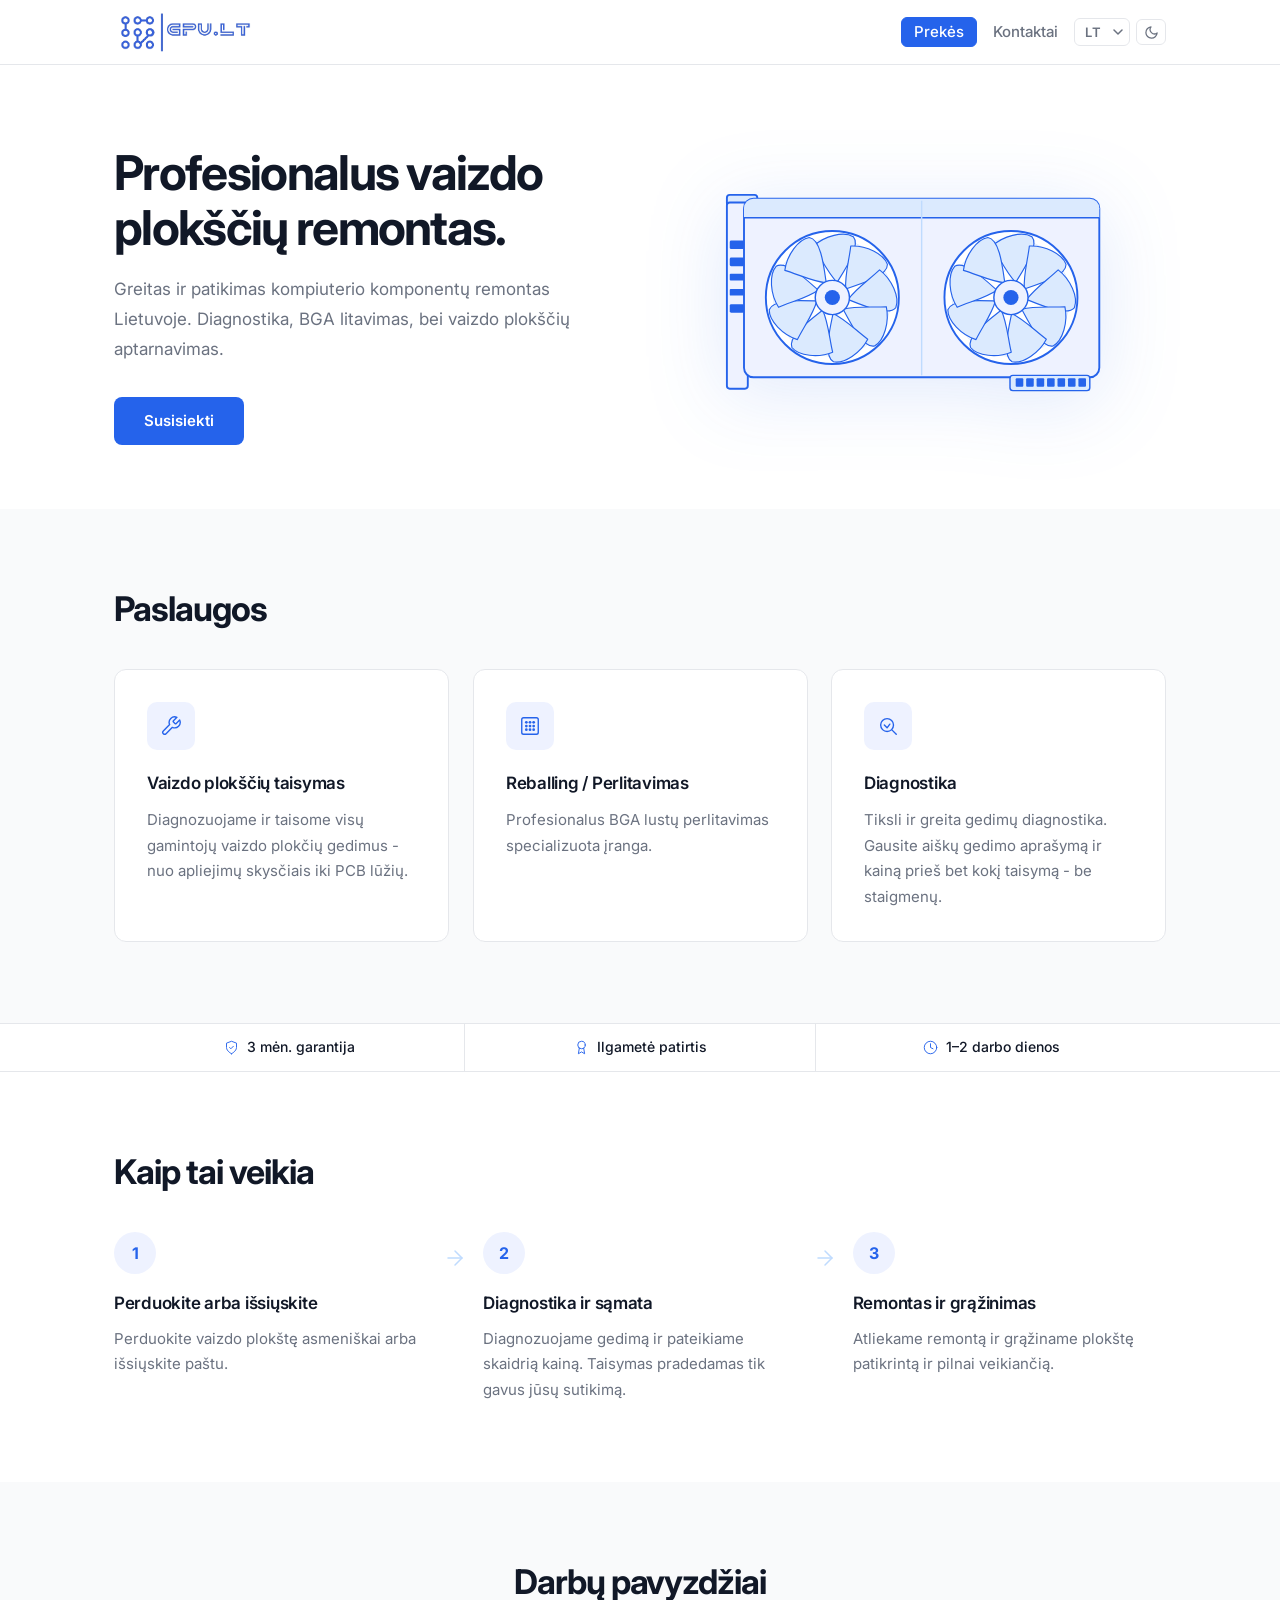
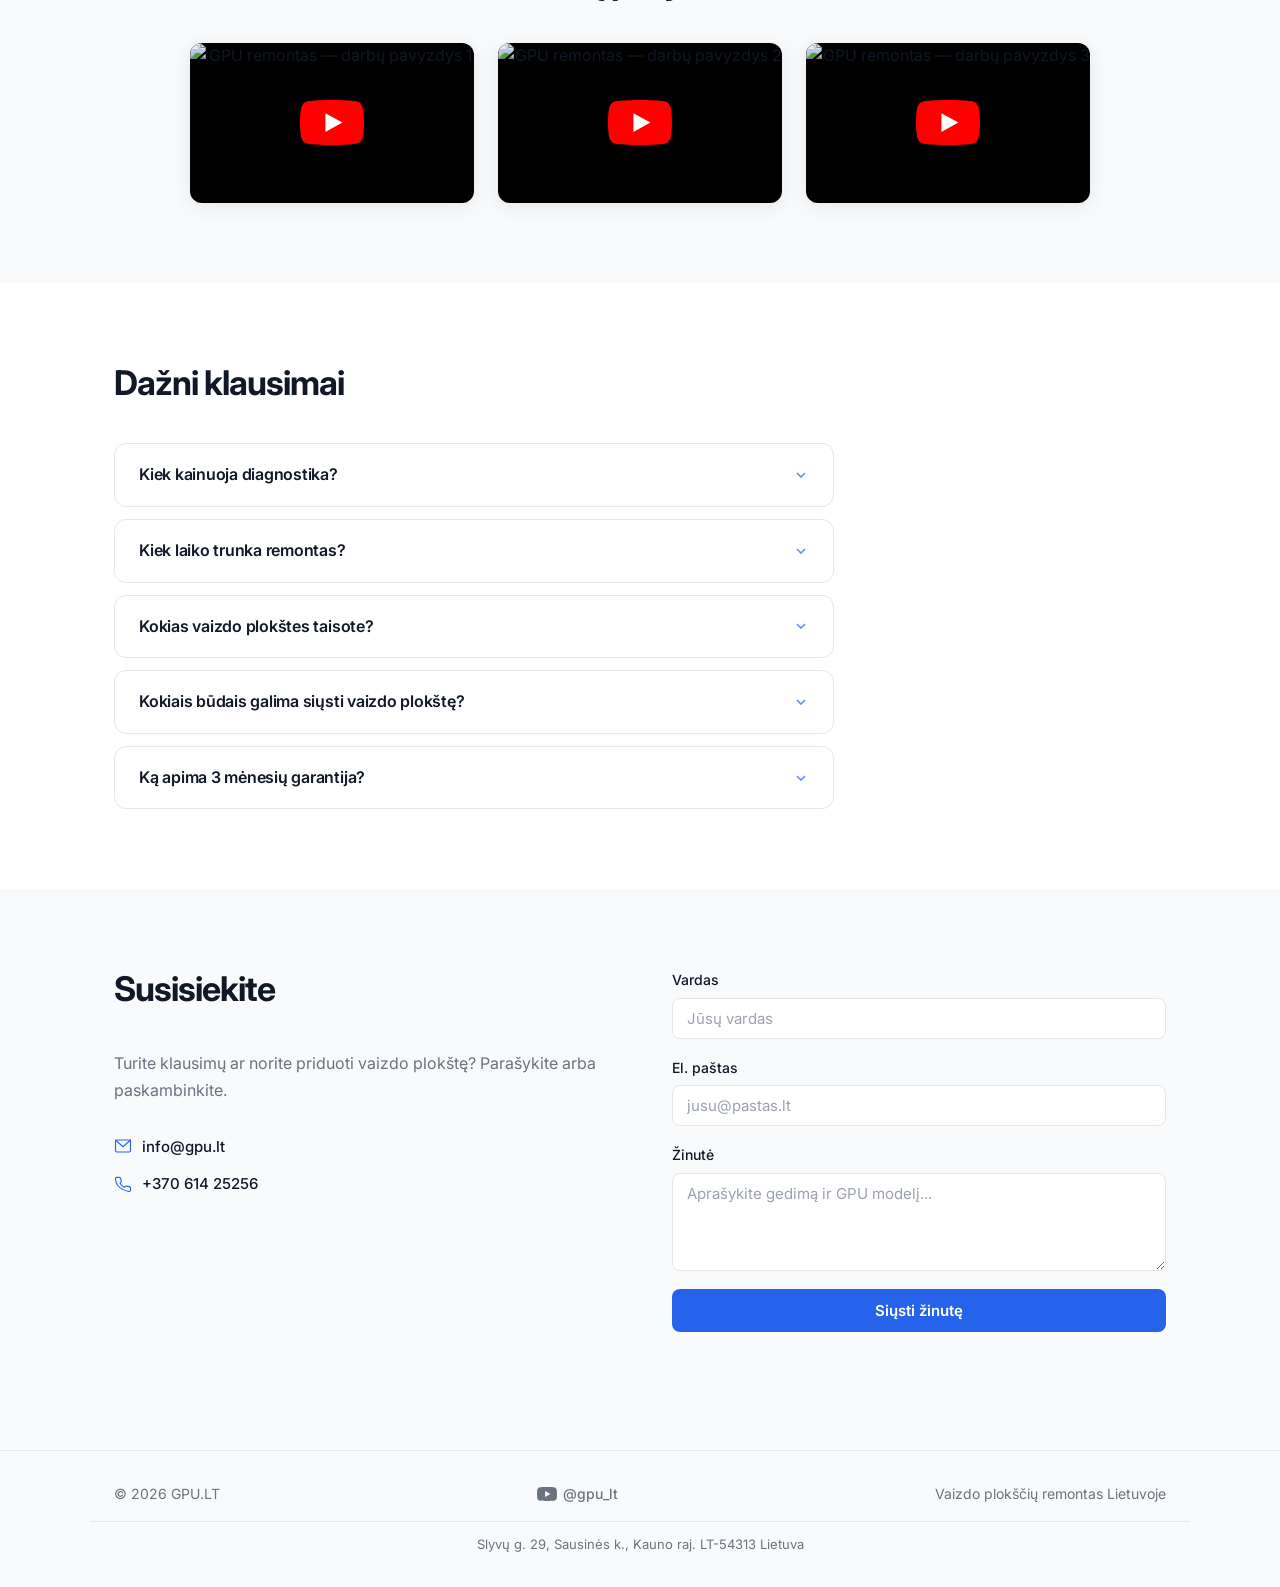
==== index.html @ 5c297c51 "Work section: center title and cap video grid at 900px on desktop https://claude.ai/code/session_01E" ====
<!DOCTYPE html>
<html lang="lt">
<head>
  <meta charset="UTF-8">
  <meta name="viewport" content="width=device-width, initial-scale=1.0">
  <meta name="description" content="Profesionalus vaizdo plokščių remontas Lietuvoje. Diagnostika, BGA reballing ir GPU priežiūra. Greitas aptarnavimas, ilgametė patirtis ir 3 mėn. garantija.">
  <title>GPU.LT — Vaizdo plokščių remontas</title>
  <!-- Social sharing -->
  <meta property="og:type"        content="website">
  <meta property="og:title"       content="GPU.LT — Profesionalus vaizdo plokščių remontas Lietuvoje">
  <meta property="og:description" content="Diagnostika, BGA reballing ir GPU priežiūra. Greitas aptarnavimas, ilgametė patirtis ir 3 mėnesių garantija. Siųskite arba atneškite asmeniškai.">
  <meta property="og:image"       content="https://vetxx.github.io/gpu.web.design/og-image-v2.png">
  <meta property="og:image:width" content="1200">
  <meta property="og:image:height" content="630">
  <meta property="og:locale"      content="lt_LT">
  <meta name="twitter:card"       content="summary_large_image">
  <meta name="twitter:title"      content="GPU.LT — Profesionalus vaizdo plokščių remontas Lietuvoje">
  <meta name="twitter:description" content="Diagnostika, BGA reballing ir GPU priežiūra. Greitas aptarnavimas, ilgametė patirtis ir 3 mėnesių garantija.">
  <meta name="twitter:image"      content="https://vetxx.github.io/gpu.web.design/og-image-v2.png">
  <!-- Mobile browser chrome colour -->
  <meta name="theme-color" content="#2563EB" media="(prefers-color-scheme: light)">
  <meta name="theme-color" content="#0F172A" media="(prefers-color-scheme: dark)">
  <link rel="preconnect" href="https://fonts.googleapis.com">
  <link rel="preconnect" href="https://fonts.gstatic.com" crossorigin>
  <link href="https://fonts.googleapis.com/css2?family=Inter:wght@400;500;600;700&display=swap" rel="stylesheet">
  <link rel="stylesheet" href="style.css?v=36">
  <script>
    (function(){
      var t = localStorage.getItem('theme');
      if (t === 'dark' || (!t && window.matchMedia('(prefers-color-scheme: dark)').matches)) {
        document.documentElement.setAttribute('data-theme', 'dark');
      }
    })();
  </script>
</head>
<body>

  <!-- ── Navigation ── -->
  <nav class="nav">
    <div class="container nav__inner">
      <a href="#" class="logo">
        <img src="logo-light.png" alt="GPU.LT" class="logo__img">
      </a>
      <div class="nav__right">
        <a href="https://e.gpu.lt" target="_blank" rel="noopener"
           class="nav__link nav__store-btn"
           data-lt="Prekės" data-en="Shop" data-ru="Товары">Prekės</a>
        <a href="#contact"  class="nav__link" data-lt="Kontaktai" data-en="Contact"  data-ru="Контакты">Kontaktai</a>
        <div class="nav__btns">
          <select id="langSelect" class="lang-select" aria-label="Select language">
            <option value="lt">LT</option>
            <option value="en">EN</option>
            <option value="ru">RU</option>
          </select>
          <button class="theme-btn" id="themeToggle" aria-label="Toggle dark mode">
            <svg id="themeIcon" viewBox="0 0 24 24" fill="none" stroke="currentColor" stroke-width="2" stroke-linecap="round" stroke-linejoin="round">
              <path d="M21 12.79A9 9 0 1 1 11.21 3 7 7 0 0 0 21 12.79z"/>
            </svg>
          </button>
        </div>
      </div>
    </div>
  </nav>

  <main>

    <!-- ── Hero ── -->
    <section class="hero">
      <div class="container hero__inner">
        <div class="hero__content">
          <h1 class="hero__headline"
              data-lt="Profesionalus vaizdo plokščių remontas."
              data-en="Professional GPU repair."
              data-ru="Профессиональный ремонт видеокарт.">
            Profesionalus vaizdo plokščių remontas.
          </h1>
          <p class="hero__sub"
             data-lt="Greitas ir patikimas kompiuterio komponentų remontas Lietuvoje. Diagnostika, BGA litavimas, bei vaizdo plokščių aptarnavimas."
             data-en="Fast and reliable computer component repairs in Lithuania. Diagnostics, BGA soldering and GPU servicing."
             data-ru="Быстрый и надёжный ремонт компьютерных комплектующих в Литве. Диагностика, BGA пайка и обслуживание видеокарт.">
            Greitas ir patikimas kompiuterio komponentų remontas Lietuvoje. Diagnostika, BGA litavimas, bei vaizdo plokščių aptarnavimas.
          </p>
          <a href="#contact" class="btn"
             data-lt="Susisiekti"
             data-en="Get in touch"
             data-ru="Связаться">Susisiekti</a>
        </div>

        <div class="hero__visual" aria-hidden="true">
          <!-- GPU illustration: dual-fan cooler, front view -->
          <svg class="hero__gpu" viewBox="0 0 400 215" fill="none" xmlns="http://www.w3.org/2000/svg" aria-hidden="true">
            <defs>
              <!-- Fan template reused for both fans via <use> -->
              <g id="gpu-fan">
                <circle cx="0" cy="0" r="70" fill="var(--white)"  stroke="var(--accent)" stroke-width="2"/>
                <circle cx="0" cy="0" r="62" fill="none"   stroke="var(--accent-muted)" stroke-width="1"/>
                <path d="M 5,-16 C 15,-32 30,-55 22,-64 C 12,-70 -8,-65 -20,-54 C -12,-42 -5,-26 5,-16 Z" fill="var(--accent-muted)" stroke="var(--accent)" stroke-width="1.2" stroke-linejoin="round"/>
                <path d="M 5,-16 C 15,-32 30,-55 22,-64 C 12,-70 -8,-65 -20,-54 C -12,-42 -5,-26 5,-16 Z" fill="var(--accent-muted)" stroke="var(--accent)" stroke-width="1.2" stroke-linejoin="round" transform="rotate(40)"/>
                <path d="M 5,-16 C 15,-32 30,-55 22,-64 C 12,-70 -8,-65 -20,-54 C -12,-42 -5,-26 5,-16 Z" fill="var(--accent-muted)" stroke="var(--accent)" stroke-width="1.2" stroke-linejoin="round" transform="rotate(80)"/>
                <path d="M 5,-16 C 15,-32 30,-55 22,-64 C 12,-70 -8,-65 -20,-54 C -12,-42 -5,-26 5,-16 Z" fill="var(--accent-muted)" stroke="var(--accent)" stroke-width="1.2" stroke-linejoin="round" transform="rotate(120)"/>
                <path d="M 5,-16 C 15,-32 30,-55 22,-64 C 12,-70 -8,-65 -20,-54 C -12,-42 -5,-26 5,-16 Z" fill="var(--accent-muted)" stroke="var(--accent)" stroke-width="1.2" stroke-linejoin="round" transform="rotate(160)"/>
                <path d="M 5,-16 C 15,-32 30,-55 22,-64 C 12,-70 -8,-65 -20,-54 C -12,-42 -5,-26 5,-16 Z" fill="var(--accent-muted)" stroke="var(--accent)" stroke-width="1.2" stroke-linejoin="round" transform="rotate(200)"/>
                <path d="M 5,-16 C 15,-32 30,-55 22,-64 C 12,-70 -8,-65 -20,-54 C -12,-42 -5,-26 5,-16 Z" fill="var(--accent-muted)" stroke="var(--accent)" stroke-width="1.2" stroke-linejoin="round" transform="rotate(240)"/>
                <path d="M 5,-16 C 15,-32 30,-55 22,-64 C 12,-70 -8,-65 -20,-54 C -12,-42 -5,-26 5,-16 Z" fill="var(--accent-muted)" stroke="var(--accent)" stroke-width="1.2" stroke-linejoin="round" transform="rotate(280)"/>
                <path d="M 5,-16 C 15,-32 30,-55 22,-64 C 12,-70 -8,-65 -20,-54 C -12,-42 -5,-26 5,-16 Z" fill="var(--accent-muted)" stroke="var(--accent)" stroke-width="1.2" stroke-linejoin="round" transform="rotate(320)"/>
                <circle r="18" fill="var(--accent-light)" stroke="var(--accent)" stroke-width="1.5"/>
                <circle r="8"  fill="var(--accent)"/>
              </g>
            </defs>
            <!-- PCIe retention clip at top-left -->
            <rect x="2" y="2" width="32" height="12" rx="3" fill="var(--accent-muted)" stroke="var(--accent)" stroke-width="2"/>
            <!-- PCIe bracket (vertical strip) -->
            <rect x="2" y="10" width="22" height="196" rx="3" fill="var(--accent-light)" stroke="var(--accent)" stroke-width="2"/>
            <!-- I/O port cutouts -->
            <rect x="5"  y="50"  width="15" height="9"  rx="1.5" fill="var(--accent)"/>
            <rect x="5"  y="68"  width="15" height="9"  rx="1.5" fill="var(--accent)"/>
            <rect x="5"  y="85"  width="15" height="7"  rx="1"   fill="var(--accent)"/>
            <rect x="5"  y="101" width="15" height="7"  rx="1"   fill="var(--accent)"/>
            <rect x="5"  y="117" width="15" height="9"  rx="1.5" fill="var(--accent)"/>
            <!-- Main cooler shroud -->
            <rect x="20" y="6" width="374" height="188" rx="10" fill="var(--accent-light)" stroke="var(--accent)" stroke-width="2"/>
            <!-- Top accent strip -->
            <rect x="20" y="6" width="374" height="20" rx="10" fill="var(--accent-muted)" stroke="none"/>
            <rect x="20" y="16" width="374" height="10" rx="0"  fill="var(--accent-muted)" stroke="none"/>
            <line x1="20" y1="26" x2="394" y2="26" stroke="var(--accent)" stroke-width="1.5"/>
            <!-- Centre divider between fans -->
            <line x1="207" y1="8" x2="207" y2="192" stroke="var(--accent-mid)" stroke-width="1.5"/>
            <!-- Fans (reused from <defs>) -->
            <use href="#gpu-fan" transform="translate(113,110)"/>
            <use href="#gpu-fan" transform="translate(301,110)"/>
            <!-- 8-pin power connector (bottom right) -->
            <rect x="300" y="192" width="84" height="16" rx="3" fill="var(--accent-muted)" stroke="var(--accent)" stroke-width="1.5"/>
            <rect x="306" y="195" width="8" height="9" rx="1" fill="var(--accent)"/>
            <rect x="317" y="195" width="8" height="9" rx="1" fill="var(--accent)"/>
            <rect x="328" y="195" width="8" height="9" rx="1" fill="var(--accent)"/>
            <rect x="339" y="195" width="8" height="9" rx="1" fill="var(--accent)"/>
            <rect x="350" y="195" width="8" height="9" rx="1" fill="var(--accent)"/>
            <rect x="361" y="195" width="8" height="9" rx="1" fill="var(--accent)"/>
            <rect x="372" y="195" width="8" height="9" rx="1" fill="var(--accent)"/>
          </svg>
        </div>
      </div>
    </section>

    <!-- ── Services ── -->
    <section id="services" class="services">
      <div class="container">
        <h2 class="section-title" data-lt="Paslaugos" data-en="Services" data-ru="Услуги">Paslaugos</h2>
        <div class="services__grid">

          <div class="service-card" data-reveal>
            <div class="service-card__icon">
              <svg viewBox="0 0 24 24" fill="none" stroke="currentColor" stroke-width="1.5" stroke-linecap="round" stroke-linejoin="round">
                <path d="M14.7 6.3a1 1 0 0 0 0 1.4l1.6 1.6a1 1 0 0 0 1.4 0l3.77-3.77a6 6 0 0 1-7.94 7.94l-6.91 6.91a2.12 2.12 0 0 1-3-3l6.91-6.91a6 6 0 0 1 7.94-7.94l-3.76 3.76z"/>
              </svg>
            </div>
            <h3 class="service-card__title"
                data-lt="Vaizdo plokščių taisymas"
                data-en="GPU Repair"
                data-ru="Ремонт видеокарт">Vaizdo plokščių taisymas</h3>
            <p class="service-card__desc"
               data-lt="Diagnozuojame ir taisome visų gamintojų vaizdo plokčių gedimus - nuo apliejimų skysčiais iki PCB lūžių."
               data-en="We diagnose and repair GPU faults across all brands - from liquid damage to PCB fractures."
               data-ru="Диагностируем и устраняем неисправности видеокарт всех брендов — от попадания жидкости до повреждений платы.">
              Diagnozuojame ir taisome visų gamintojų vaizdo plokčių gedimus - nuo apliejimų skysčiais iki PCB lūžių.
            </p>
          </div>

          <div class="service-card" data-reveal>
            <div class="service-card__icon">
              <svg viewBox="0 0 24 24" fill="none" stroke="currentColor" stroke-width="1.5" stroke-linecap="round" stroke-linejoin="round">
                <rect x="3" y="3" width="18" height="18" rx="2"/>
                <circle cx="8"  cy="8"  r="1.5" fill="currentColor" stroke="none"/>
                <circle cx="12" cy="8"  r="1.5" fill="currentColor" stroke="none"/>
                <circle cx="16" cy="8"  r="1.5" fill="currentColor" stroke="none"/>
                <circle cx="8"  cy="12" r="1.5" fill="currentColor" stroke="none"/>
                <circle cx="12" cy="12" r="1.5" fill="currentColor" stroke="none"/>
                <circle cx="16" cy="12" r="1.5" fill="currentColor" stroke="none"/>
                <circle cx="8"  cy="16" r="1.5" fill="currentColor" stroke="none"/>
                <circle cx="12" cy="16" r="1.5" fill="currentColor" stroke="none"/>
                <circle cx="16" cy="16" r="1.5" fill="currentColor" stroke="none"/>
              </svg>
            </div>
            <h3 class="service-card__title"
                data-lt="Reballing / Perlitavimas"
                data-en="Reballing / Rework"
                data-ru="Ребболинг / Перепайка">Reballing / Perlitavimas</h3>
            <p class="service-card__desc"
               data-lt="Profesionalus BGA lustų perlitavimas specializuota įranga."
               data-en="Professional BGA chip reballing with specialist equipment."
               data-ru="Профессиональный ребболинг BGA-чипов специализированным оборудованием.">
              Profesionalus BGA lustų perlitavimas specializuota įranga.
            </p>
          </div>

          <div class="service-card" data-reveal>
            <div class="service-card__icon">
              <svg viewBox="0 0 24 24" fill="none" stroke="currentColor" stroke-width="1.5" stroke-linecap="round" stroke-linejoin="round">
                <circle cx="11" cy="11" r="7"/>
                <line x1="16.5" y1="16.5" x2="21" y2="21"/>
                <polyline points="8 11 11 14 14 10"/>
              </svg>
            </div>
            <h3 class="service-card__title"
                data-lt="Diagnostika"
                data-en="Diagnostics"
                data-ru="Диагностика">Diagnostika</h3>
            <p class="service-card__desc"
               data-lt="Tiksli ir greita gedimų diagnostika. Gausite aiškų gedimo aprašymą ir kainą prieš bet kokį taisymą - be staigmenų."
               data-en="Precise and fast fault diagnostics. You'll get a clear fault description and quote before any repair work - no surprises."
               data-ru="Точная и быстрая диагностика неисправностей. Перед ремонтом вы получите описание проблемы и стоимость работ — без сюрпризов.">
              Tiksli ir greita gedimų diagnostika. Gausite aiškų gedimo aprašymą ir kainą prieš bet kokį taisymą - be staigmenų.
            </p>
          </div>

        </div>
      </div>
    </section>

    <!-- ── Trust strip ── -->
    <div class="trust">
      <div class="container trust__inner">
        <div class="trust__item">
          <svg width="18" height="18" viewBox="0 0 24 24" fill="none" stroke="currentColor" stroke-width="1.5" stroke-linecap="round" stroke-linejoin="round" aria-hidden="true">
            <path d="M12 22s8-4 8-10V5l-8-3-8 3v7c0 6 8 10 8 10z"/>
            <polyline points="9 12 11 14 15 10"/>
          </svg>
          <span data-lt="3 mėn. garantija" data-en="3-month warranty" data-ru="Гарантия 3 месяца">3 mėn. garantija</span>
        </div>
        <div class="trust__item">
          <svg width="18" height="18" viewBox="0 0 24 24" fill="none" stroke="currentColor" stroke-width="1.5" stroke-linecap="round" stroke-linejoin="round" aria-hidden="true">
            <circle cx="12" cy="8" r="6"/>
            <path d="M15.477 12.89L17 22l-5-3-5 3 1.523-9.11"/>
          </svg>
          <span data-lt="Ilgametė patirtis" data-en="Years of experience" data-ru="Многолетний опыт">Ilgametė patirtis</span>
        </div>
        <div class="trust__item">
          <svg width="18" height="18" viewBox="0 0 24 24" fill="none" stroke="currentColor" stroke-width="1.5" stroke-linecap="round" stroke-linejoin="round" aria-hidden="true">
            <circle cx="12" cy="12" r="10"/>
            <polyline points="12 6 12 12 16 14"/>
          </svg>
          <span data-lt="1–2 darbo dienos" data-en="1–2 business days" data-ru="1–2 рабочих дня">1–2 darbo dienos</span>
        </div>
      </div>
    </div>

    <!-- ── How it works ── -->
    <section class="how">
      <div class="container">
        <h2 class="section-title"
            data-lt="Kaip tai veikia"
            data-en="How it works"
            data-ru="Как это работает">Kaip tai veikia</h2>
        <div class="how__steps" data-reveal>

          <div class="how__step">
            <div class="how__num">1</div>
            <h3 data-lt="Perduokite arba išsiųskite"
                data-en="Hand in or ship"
                data-ru="Привезите или отправьте">Perduokite arba išsiųskite</h3>
            <p data-lt="Perduokite vaizdo plokštę asmeniškai arba išsiųskite paštu."
               data-en="Hand in your GPU in person or send it by post."
               data-ru="Привезите видеокарту лично или отправьте по почте.">
              Perduokite vaizdo plokštę asmeniškai arba išsiųskite paštu.
            </p>
          </div>

          <div class="how__arrow" aria-hidden="true">
            <svg viewBox="0 0 24 24" fill="none" stroke="currentColor" stroke-width="1.5" stroke-linecap="round" stroke-linejoin="round">
              <line x1="5" y1="12" x2="19" y2="12"/>
              <polyline points="12 5 19 12 12 19"/>
            </svg>
          </div>

          <div class="how__step">
            <div class="how__num">2</div>
            <h3 data-lt="Diagnostika ir sąmata"
                data-en="Diagnosis and quote"
                data-ru="Диагностика и смета">Diagnostika ir sąmata</h3>
            <p data-lt="Diagnozuojame gedimą ir pateikiame skaidrią kainą. Taisymas pradedamas tik gavus jūsų sutikimą."
               data-en="We diagnose the fault and provide a transparent quote. No work begins without your approval."
               data-ru="Диагностируем неисправность и предоставляем прозрачную смету. Работа начинается только с вашего согласия.">
              Diagnozuojame gedimą ir pateikiame skaidrią kainą. Taisymas pradedamas tik gavus jūsų sutikimą.
            </p>
          </div>

          <div class="how__arrow" aria-hidden="true">
            <svg viewBox="0 0 24 24" fill="none" stroke="currentColor" stroke-width="1.5" stroke-linecap="round" stroke-linejoin="round">
              <line x1="5" y1="12" x2="19" y2="12"/>
              <polyline points="12 5 19 12 12 19"/>
            </svg>
          </div>

          <div class="how__step">
            <div class="how__num">3</div>
            <h3 data-lt="Remontas ir grąžinimas"
                data-en="Repair and return"
                data-ru="Ремонт и возврат">Remontas ir grąžinimas</h3>
            <p data-lt="Atliekame remontą ir grąžiname plokštę patikrintą ir pilnai veikiančią."
               data-en="We carry out the repair and return your GPU tested and fully working."
               data-ru="Выполняем ремонт и возвращаем видеокарту протестированной и полностью рабочей.">
              Atliekame remontą ir grąžiname plokštę patikrintą ir pilnai veikiančią.
            </p>
          </div>

        </div>
      </div>
    </section>

    <!-- ── Previous work ── -->
    <section id="work" class="work">
      <div class="container">
        <h2 class="section-title"
            data-lt="Darbų pavyzdžiai"
            data-en="Work examples"
            data-ru="Примеры работ">Darbų pavyzdžiai</h2>
        <div class="work__grid">
          <div class="video-embed video-facade" data-reveal data-yt="s_Q8wMHj5fg">
            <img src="https://i.ytimg.com/vi/s_Q8wMHj5fg/hqdefault.jpg"
                 alt="GPU remontas — darbų pavyzdys 1" loading="lazy">
            <button class="video-facade__play" aria-label="Žiūrėti vaizdo įrašą">
              <svg viewBox="0 0 68 48" xmlns="http://www.w3.org/2000/svg" aria-hidden="true">
                <path d="M66.5 7.7c-.8-2.9-3-5.2-5.9-6C55.8.1 34 0 34 0S12.2.1 7.4 1.7c-2.9.8-5.1 3.1-5.9 6C0 12.5 0 24 0 24s0 11.5 1.5 16.3c.8 2.9 3 5.2 5.9 6C12.2 47.9 34 48 34 48s21.8-.1 26.6-1.7c2.9-.8 5.1-3.1 5.9-6C68 35.5 68 24 68 24s0-11.5-1.5-16.3z" fill="#ff0000"/>
                <path d="M27 34l18-10-18-10v20z" fill="#fff"/>
              </svg>
            </button>
          </div>
          <div class="video-embed video-facade" data-reveal data-yt="Y0uqj9dEq3s">
            <img src="https://i.ytimg.com/vi/Y0uqj9dEq3s/hqdefault.jpg"
                 alt="GPU remontas — darbų pavyzdys 2" loading="lazy">
            <button class="video-facade__play" aria-label="Žiūrėti vaizdo įrašą">
              <svg viewBox="0 0 68 48" xmlns="http://www.w3.org/2000/svg" aria-hidden="true">
                <path d="M66.5 7.7c-.8-2.9-3-5.2-5.9-6C55.8.1 34 0 34 0S12.2.1 7.4 1.7c-2.9.8-5.1 3.1-5.9 6C0 12.5 0 24 0 24s0 11.5 1.5 16.3c.8 2.9 3 5.2 5.9 6C12.2 47.9 34 48 34 48s21.8-.1 26.6-1.7c2.9-.8 5.1-3.1 5.9-6C68 35.5 68 24 68 24s0-11.5-1.5-16.3z" fill="#ff0000"/>
                <path d="M27 34l18-10-18-10v20z" fill="#fff"/>
              </svg>
            </button>
          </div>
          <div class="video-embed video-facade" data-reveal data-yt="t8zvqq2wqKk">
            <img src="https://i.ytimg.com/vi/t8zvqq2wqKk/hqdefault.jpg"
                 alt="GPU remontas — darbų pavyzdys 3" loading="lazy">
            <button class="video-facade__play" aria-label="Žiūrėti vaizdo įrašą">
              <svg viewBox="0 0 68 48" xmlns="http://www.w3.org/2000/svg" aria-hidden="true">
                <path d="M66.5 7.7c-.8-2.9-3-5.2-5.9-6C55.8.1 34 0 34 0S12.2.1 7.4 1.7c-2.9.8-5.1 3.1-5.9 6C0 12.5 0 24 0 24s0 11.5 1.5 16.3c.8 2.9 3 5.2 5.9 6C12.2 47.9 34 48 34 48s21.8-.1 26.6-1.7c2.9-.8 5.1-3.1 5.9-6C68 35.5 68 24 68 24s0-11.5-1.5-16.3z" fill="#ff0000"/>
                <path d="M27 34l18-10-18-10v20z" fill="#fff"/>
              </svg>
            </button>
          </div>
        </div>
      </div>
    </section>

    <!-- ── FAQ ── -->
    <section id="faq" class="faq">
      <div class="container">
        <h2 class="section-title"
            data-lt="Dažni klausimai"
            data-en="FAQ"
            data-ru="Частые вопросы">Dažni klausimai</h2>
        <div class="faq__list">

          <details class="faq__item" data-reveal>
            <summary class="faq__q"
                     data-lt="Kiek kainuoja diagnostika?"
                     data-en="How much does diagnostics cost?"
                     data-ru="Сколько стоит диагностика?">Kiek kainuoja diagnostika?</summary>
            <p class="faq__a" data-lt="—" data-en="—" data-ru="—">—</p>
          </details>

          <details class="faq__item" data-reveal>
            <summary class="faq__q"
                     data-lt="Kiek laiko trunka remontas?"
                     data-en="How long does repair take?"
                     data-ru="Сколько времени занимает ремонт?">Kiek laiko trunka remontas?</summary>
            <p class="faq__a" data-lt="—" data-en="—" data-ru="—">—</p>
          </details>

          <details class="faq__item" data-reveal>
            <summary class="faq__q"
                     data-lt="Kokias vaizdo plokštes taisote?"
                     data-en="Which GPUs do you repair?"
                     data-ru="Какие видеокарты вы ремонтируете?">Kokias vaizdo plokštes taisote?</summary>
            <p class="faq__a" data-lt="—" data-en="—" data-ru="—">—</p>
          </details>

          <details class="faq__item" data-reveal>
            <summary class="faq__q"
                     data-lt="Kokiais būdais galima siųsti vaizdo plokštę?"
                     data-en="How can I send my GPU?"
                     data-ru="Какими способами можно отправить видеокарту?">Kokiais būdais galima siųsti vaizdo plokštę?</summary>
            <p class="faq__a" data-lt="—" data-en="—" data-ru="—">—</p>
          </details>

          <details class="faq__item" data-reveal>
            <summary class="faq__q"
                     data-lt="Ką apima 3 mėnesių garantija?"
                     data-en="What does the 3-month warranty cover?"
                     data-ru="Что включает гарантия 3 месяца?">Ką apima 3 mėnesių garantija?</summary>
            <p class="faq__a" data-lt="—" data-en="—" data-ru="—">—</p>
          </details>

        </div>
      </div>
    </section>

    <!-- ── Contact ── -->
    <section id="contact" class="contact">
      <div class="container contact__inner" data-reveal>

        <div class="contact__info">
          <h2 class="section-title"
              data-lt="Susisiekite"
              data-en="Get in touch"
              data-ru="Свяжитесь с нами">Susisiekite</h2>
          <p class="contact__sub"
             data-lt="Turite klausimų ar norite priduoti vaizdo plokštę? Parašykite arba paskambinkite."
             data-en="Have a question or want to bring in a GPU? Write or call us."
             data-ru="Есть вопросы или хотите сдать видеокарту? Напишите или позвоните нам.">
            Turite klausimų ar norite priduoti vaizdo plokštę? Parašykite arba paskambinkite.
          </p>
          <div class="contact__details">
            <button class="contact__detail" id="copyEmail" data-email="info@gpu.lt" type="button">
              <svg viewBox="0 0 24 24" fill="none" stroke="currentColor" stroke-width="1.5" stroke-linecap="round" stroke-linejoin="round">
                <rect x="2" y="4" width="20" height="16" rx="2"/>
                <polyline points="2,4 12,13 22,4"/>
              </svg>
              <span id="copyEmailText">info@gpu.lt</span>
            </button>
            <a href="tel:+37061425256" class="contact__detail">
              <svg viewBox="0 0 24 24" fill="none" stroke="currentColor" stroke-width="1.5" stroke-linecap="round" stroke-linejoin="round">
                <path d="M22 16.92v3a2 2 0 0 1-2.18 2 19.79 19.79 0 0 1-8.63-3.07A19.5 19.5 0 0 1 4.99 14a19.79 19.79 0 0 1-3.07-8.67A2 2 0 0 1 3.92 3.18h3a2 2 0 0 1 2 1.72c.127.96.361 1.903.7 2.81a2 2 0 0 1-.45 2.11L8.09 10.91a16 16 0 0 0 5.61 5.61l1.27-1.27a2 2 0 0 1 2.11-.45c.907.339 1.85.573 2.81.7A2 2 0 0 1 22 16.92z"/>
              </svg>
              +370 614 25256
            </a>
          </div>
        </div>

        <form class="contact__form" id="contactForm" novalidate>
          <div class="form-group">
            <label for="name" data-lt="Vardas" data-en="Name" data-ru="Имя">Vardas</label>
            <input type="text" id="name" name="name" autocomplete="name" required
                   data-placeholder-lt="Jūsų vardas" data-placeholder-en="Your name" data-placeholder-ru="Ваше имя"
                   placeholder="Jūsų vardas">
          </div>
          <div class="form-group">
            <label for="email" data-lt="El. paštas" data-en="Email" data-ru="Эл. почта">El. paštas</label>
            <input type="email" id="email" name="email" autocomplete="email" required
                   data-placeholder-lt="jusu@pastas.lt" data-placeholder-en="you@example.com" data-placeholder-ru="вы@example.com"
                   placeholder="jusu@pastas.lt">
          </div>
          <div class="form-group">
            <label for="message" data-lt="Žinutė" data-en="Message" data-ru="Сообщение">Žinutė</label>
            <textarea id="message" name="message" rows="4" required minlength="10"
                      data-placeholder-lt="Aprašykite gedimą ir GPU modelį..."
                      data-placeholder-en="Describe the fault and your GPU model..."
                      data-placeholder-ru="Опишите неисправность и модель GPU..."
                      placeholder="Aprašykite gedimą ir GPU modelį..."></textarea>
          </div>
          <!-- Honeypot: bots fill this, humans don't see it -->
          <input type="text" name="_gotcha" tabindex="-1" autocomplete="off" aria-hidden="true" style="display:none">
          <button type="submit" class="btn"
                  data-lt="Siųsti žinutę"
                  data-en="Send message"
                  data-ru="Отправить сообщение">Siųsti žinutę</button>
          <p class="form-notice" id="formNotice" aria-live="polite"></p>
        </form>

      </div>
    </section>

  </main>

  <!-- ── Footer ── -->
  <footer class="footer">
    <div class="container footer__inner">
      <span class="footer__copy">© 2026 GPU.LT</span>
      <a href="https://youtube.com/@gpu_lt" target="_blank" rel="noopener" class="footer__yt">
        <svg viewBox="0 0 24 24" fill="currentColor" aria-hidden="true">
          <path d="M23.5 6.2a3 3 0 0 0-2.1-2.1C19.5 3.6 12 3.6 12 3.6s-7.5 0-9.4.5A3 3 0 0 0 .5 6.2 31.2 31.2 0 0 0 0 12a31.2 31.2 0 0 0 .5 5.8 3 3 0 0 0 2.1 2.1c1.9.5 9.4.5 9.4.5s7.5 0 9.4-.5a3 3 0 0 0 2.1-2.1A31.2 31.2 0 0 0 24 12a31.2 31.2 0 0 0-.5-5.8zM9.7 15.5V8.5l6.3 3.5-6.3 3.5z"/>
        </svg>
        @gpu_lt
      </a>
      <span class="footer__tagline"
            data-lt="Vaizdo plokščių remontas Lietuvoje"
            data-en="GPU repair in Lithuania"
            data-ru="Ремонт видеокарт в Литве">Vaizdo plokščių remontas Lietuvoje</span>
    </div>
    <div class="container footer__address-row">
      <address class="footer__address">Slyvų g. 29, Sausinės k., Kauno raj. LT-54313 Lietuva</address>
    </div>
  </footer>

  <script src="script.js?v=7"></script>
</body>
</html>
---- style.css ----
/* ── Reset & base ── */
*, *::before, *::after {
  box-sizing: border-box;
  margin: 0;
  padding: 0;
}

:root {
  --accent:       #2563EB;
  --accent-dark:  #1D4ED8;
  --accent-light: #EEF2FF;
  --accent-mid:   #BFDBFE;
  --accent-muted: #DBEAFE;
  --text:         #111827;
  --muted:        #6B7280;
  --border:       #E5E7EB;
  --surface:      #F9FAFB;
  --white:        #FFFFFF;
  --nav-bg:       rgba(255, 255, 255, 0.9);
  --radius:       12px;
  --max-w:        1100px;
}

html {
  scroll-behavior: smooth;
  -webkit-text-size-adjust: 100%;
}

body {
  font-family: 'Inter', system-ui, -apple-system, sans-serif;
  color: var(--text);
  background: var(--white);
  line-height: 1.6;
  font-size: 1rem;
  -webkit-font-smoothing: antialiased;
}

img, svg { display: block; }

/* ── Container ── */
.container {
  max-width: var(--max-w);
  margin: 0 auto;
  padding: 0 1.5rem;
}

/* ── Navigation ── */
.nav {
  position: sticky;
  top: 0;
  z-index: 100;
  background: var(--nav-bg);
  backdrop-filter: blur(14px);
  -webkit-backdrop-filter: blur(14px);
  border-bottom: 1px solid var(--border);
  transition: box-shadow 0.2s;
}

.nav--scrolled {
  box-shadow: 0 2px 16px rgba(0, 0, 0, 0.07);
}

[data-theme="dark"] .nav--scrolled {
  box-shadow: 0 2px 16px rgba(0, 0, 0, 0.35);
}

.nav__inner {
  display: flex;
  align-items: center;
  justify-content: space-between;
  height: 64px;
}

.logo {
  display: flex;
  align-items: center;
  text-decoration: none;
  flex-shrink: 0;
}

.logo__img {
  height: 48px;
  width: auto;
  display: block;
}

/* Dark mode: blue → white via CSS filter (no second image needed) */
[data-theme="dark"] .logo__img {
  filter: brightness(0) invert(1);
}

.nav__right {
  display: flex;
  align-items: center;
  gap: 1rem;
}

.nav__btns {
  display: flex;
  align-items: center;
  gap: 0.375rem;
}

.nav__link {
  color: var(--muted);
  text-decoration: none;
  font-size: 0.9375rem;
  font-weight: 500;
  transition: color 0.15s;
}

.nav__link:hover {
  color: var(--text);
}

.nav__store-btn {
  background: var(--accent);
  color: var(--white);
  border: 1.5px solid var(--accent);
  border-radius: 6px;
  padding: 0.1rem 0.75rem;
  transition: background 0.15s, border-color 0.15s;
}
.nav__store-btn:hover {
  background: var(--accent-dark);
  border-color: var(--accent-dark);
}

.lang-select {
  appearance: none;
  -webkit-appearance: none;
  background-color: transparent;
  background-image: url("data:image/svg+xml,%3Csvg xmlns='http://www.w3.org/2000/svg' width='10' height='6' fill='none' stroke='%236B7280' stroke-width='1.5' stroke-linecap='round' stroke-linejoin='round' viewBox='0 0 10 6'%3E%3Cpath d='M1 1l4 4 4-4'/%3E%3C/svg%3E");
  background-repeat: no-repeat;
  background-position: right 0.4rem center;
  background-size: 10px 6px;
  border: 1.5px solid var(--border);
  border-radius: 6px;
  color: var(--muted);
  font-family: inherit;
  font-size: 0.8125rem;
  font-weight: 600;
  letter-spacing: 0.06em;
  padding: 0.25rem 1.5rem 0.25rem 0.625rem;
  cursor: pointer;
  transition: border-color 0.15s, color 0.15s;
  line-height: 1.4;
}

.lang-select:hover,
.lang-select:focus {
  border-color: var(--accent);
  color: var(--accent);
  outline: none;
}

[data-theme="dark"] .lang-select {
  background-image: url("data:image/svg+xml,%3Csvg xmlns='http://www.w3.org/2000/svg' width='10' height='6' fill='none' stroke='%2394A3B8' stroke-width='1.5' stroke-linecap='round' stroke-linejoin='round' viewBox='0 0 10 6'%3E%3Cpath d='M1 1l4 4 4-4'/%3E%3C/svg%3E");
}

/* ── Shared section styles ── */
.section-title {
  font-size: clamp(1.625rem, 3vw, 2.125rem);
  font-weight: 700;
  letter-spacing: -0.03em;
  line-height: 1.2;
  margin-bottom: 2.5rem;
}

/* ── Button ── */
.btn {
  display: inline-block;
  background: var(--accent);
  color: var(--white);
  text-decoration: none;
  font-family: inherit;
  font-weight: 600;
  font-size: 0.9375rem;
  padding: 0.75rem 1.875rem;
  border-radius: 8px;
  border: none;
  cursor: pointer;
  transition: background 0.15s, transform 0.15s;
}

.btn:hover  { background: var(--accent-dark); }
.btn:active { transform: scale(0.98); }

/* ── Focus-visible (keyboard navigation) ── */
:focus-visible {
  outline: 2px solid var(--accent);
  outline-offset: 3px;
  border-radius: 4px;
}

/* Form inputs use a custom border+shadow indicator — no double outline */
.form-group input:focus-visible,
.form-group textarea:focus-visible {
  outline: none;
}

/* ── Hero ── */
.hero {
  padding: 5rem 0 4rem;
  overflow: hidden;
}

.hero__inner {
  display: grid;
  grid-template-columns: 1fr 1fr;
  gap: 3rem;
  align-items: center;
}

.hero__headline {
  font-size: clamp(2rem, 4vw, 3rem);
  font-weight: 700;
  line-height: 1.15;
  letter-spacing: -0.035em;
  color: var(--text);
  margin-bottom: 1.25rem;
}

.hero__sub {
  font-size: 1.0625rem;
  color: var(--muted);
  line-height: 1.75;
  margin-bottom: 2rem;
  max-width: 460px;
}

.hero__visual {
  display: flex;
  justify-content: center;
  align-items: center;
}

.hero__gpu {
  width: 100%;
  max-width: 380px;
  height: auto;
  filter: drop-shadow(0 12px 40px rgba(37, 99, 235, 0.14));
}

/* ── Services ── */
.services {
  padding: 5rem 0;
  background: var(--surface);
}

.services__grid {
  display: grid;
  grid-template-columns: repeat(3, 1fr);
  gap: 1.5rem;
}

.service-card {
  background: var(--white);
  border: 1px solid var(--border);
  border-radius: var(--radius);
  padding: 2rem;
  transition: box-shadow 0.2s, transform 0.2s;
  will-change: transform, box-shadow;
}

.service-card:hover {
  box-shadow: 0 8px 32px rgba(37, 99, 235, 0.1);
  transform: translateY(-2px);
}

.service-card__icon {
  width: 48px;
  height: 48px;
  background: var(--accent-light);
  border-radius: 10px;
  display: flex;
  align-items: center;
  justify-content: center;
  margin-bottom: 1.25rem;
  color: var(--accent);
  flex-shrink: 0;
}

.service-card__icon svg {
  width: 22px;
  height: 22px;
}

.service-card__title {
  font-size: 1.0625rem;
  font-weight: 600;
  letter-spacing: -0.015em;
  margin-bottom: 0.625rem;
}

.service-card__desc {
  color: var(--muted);
  font-size: 0.9375rem;
  line-height: 1.7;
}

/* ── Trust strip ── */
.trust {
  background: var(--white);
  border-top: 1px solid var(--border);
  border-bottom: 1px solid var(--border);
  padding: 0;
}

.trust__inner {
  display: flex;
  align-items: stretch;
}

.trust__item {
  flex: 1;
  display: flex;
  flex-direction: row;
  align-items: center;
  justify-content: center;
  gap: 0.5rem;
  padding: 1rem 0.75rem;
  font-size: 0.875rem;
  font-weight: 500;
  color: var(--text);
  border-right: 1px solid var(--border);
  white-space: nowrap;
  line-height: 1;
}

.trust__item:last-child {
  border-right: none;
}

.trust__item svg {
  display: block;
  width: 15px;
  height: 15px;
  flex-shrink: 0;
  color: var(--accent);
}

@media (max-width: 500px) {
  .trust__item {
    flex-direction: column;
    gap: 0.35rem;
    padding: 0.875rem 0.375rem;
    font-size: 0.6875rem;
    white-space: normal;
    text-align: center;
  }
}

/* ── How it works ── */
.how {
  padding: 5rem 0;
}

.how__steps {
  display: flex;
  align-items: flex-start;
  gap: 1rem;
}

.how__step {
  flex: 1;
  min-width: 0;
}

.how__num {
  width: 42px;
  height: 42px;
  border-radius: 50%;
  background: var(--accent-light);
  color: var(--accent);
  font-weight: 700;
  font-size: 1rem;
  display: flex;
  align-items: center;
  justify-content: center;
  margin-bottom: 1rem;
  flex-shrink: 0;
}

.how__step h3 {
  font-size: 1.0625rem;
  font-weight: 600;
  letter-spacing: -0.015em;
  margin-bottom: 0.5rem;
}

.how__step p {
  color: var(--muted);
  font-size: 0.9375rem;
  line-height: 1.7;
}

.how__arrow {
  flex: 0 0 auto;
  color: var(--accent-mid);
  margin-top: 0.75rem;
  padding-top: 0.125rem;
}

.how__arrow svg {
  width: 24px;
  height: 24px;
}

/* ── FAQ ── */
.faq {
  padding: 5rem 0;
}

.faq__list {
  display: flex;
  flex-direction: column;
  gap: 0.75rem;
  max-width: 720px;
}

.faq__item {
  background: var(--white);
  border: 1px solid var(--border);
  border-radius: var(--radius);
  overflow: hidden;
  transition: border-color 0.2s;
}

.faq__item[open] {
  border-color: var(--accent-mid);
}

.faq__q {
  cursor: pointer;
  list-style: none;
  padding: 1.125rem 1.5rem;
  font-weight: 600;
  font-size: 1rem;
  letter-spacing: -0.015em;
  display: flex;
  justify-content: space-between;
  align-items: center;
  gap: 1rem;
  user-select: none;
  color: var(--text);
}
.faq__q::-webkit-details-marker { display: none; }

.faq__q::after {
  content: '';
  width: 16px;
  height: 16px;
  flex-shrink: 0;
  color: var(--accent);
  -webkit-mask: url("data:image/svg+xml,%3Csvg xmlns='http://www.w3.org/2000/svg' viewBox='0 0 24 24' fill='none' stroke='currentColor' stroke-width='2.5'%3E%3Cpolyline points='6 9 12 15 18 9'/%3E%3C/svg%3E") center/contain no-repeat;
  mask: url("data:image/svg+xml,%3Csvg xmlns='http://www.w3.org/2000/svg' viewBox='0 0 24 24' fill='none' stroke='currentColor' stroke-width='2.5'%3E%3Cpolyline points='6 9 12 15 18 9'/%3E%3C/svg%3E") center/contain no-repeat;
  background-color: var(--accent);
  opacity: 0.7;
  transition: transform 0.25s ease, opacity 0.2s;
}

.faq__item[open] .faq__q::after {
  transform: rotate(180deg);
  opacity: 1;
}

.faq__a {
  padding: 0 1.5rem 1.25rem;
  color: var(--muted);
  font-size: 0.9375rem;
  line-height: 1.7;
  margin: 0;
}


/* ── Contact ── */
.contact {
  padding: 5rem 0;
  background: var(--surface);
}

.contact__inner {
  display: grid;
  grid-template-columns: 1fr 1fr;
  gap: 4rem;
  align-items: start;
}

.contact__sub {
  color: var(--muted);
  font-size: 1rem;
  line-height: 1.7;
  margin-bottom: 2rem;
}

.contact__details {
  display: flex;
  flex-direction: column;
  gap: 1rem;
}

.contact__detail {
  display: flex;
  align-items: center;
  gap: 0.625rem;
  color: var(--text);
  text-decoration: none;
  font-size: 0.9375rem;
  font-weight: 500;
  transition: color 0.15s;
  background: none;
  border: none;
  padding: 0;
  cursor: pointer;
  font-family: inherit;
  text-align: left;
}

.contact__detail:hover { color: var(--accent); }

.contact__detail svg {
  width: 18px;
  height: 18px;
  color: var(--accent);
  flex-shrink: 0;
}

/* ── Form ── */
.contact__form {
  display: flex;
  flex-direction: column;
  gap: 1.125rem;
}

.form-group {
  display: flex;
  flex-direction: column;
  gap: 0.375rem;
}

.form-group label {
  font-size: 0.875rem;
  font-weight: 500;
  color: var(--text);
}

.form-group input,
.form-group textarea {
  font-family: inherit;
  font-size: 0.9375rem;
  color: var(--text);
  background: var(--white);
  border: 1.5px solid var(--border);
  border-radius: 8px;
  padding: 0.625rem 0.875rem;
  transition: border-color 0.15s, box-shadow 0.15s;
  resize: vertical;
  appearance: none;
  -webkit-appearance: none;
}

.form-group input::placeholder,
.form-group textarea::placeholder {
  color: #9CA3AF;
}

.form-group input:focus,
.form-group textarea:focus {
  outline: none;
  border-color: var(--accent);
  box-shadow: 0 0 0 3px rgba(37, 99, 235, 0.1);
}

.form-group input.error,
.form-group textarea.error {
  border-color: #EF4444;
}

.form-notice {
  font-size: 0.875rem;
  min-height: 1.25rem;
}

.form-notice.success { color: #16A34A; }
.form-notice.error   { color: #DC2626; }

/* ── Footer ── */
/* bump: style.css v18 */
.footer {
  background: var(--surface);
  border-top: 1px solid var(--border);
  padding: 2rem 0;
}

.footer__inner {
  display: flex;
  justify-content: space-between;
  align-items: center;
}

.footer__copy,
.footer__tagline {
  font-size: 0.875rem;
  color: var(--muted);
}

.footer__address-row {
  border-top: 1px solid var(--border);
  padding-top: 0.75rem;
  margin-top: 1rem;
}

.footer__address {
  font-style: normal;
  font-size: 0.8125rem;
  color: var(--muted);
  text-align: center;
}


/* ── Responsive ── */
@media (max-width: 860px) {
  .services__grid {
    grid-template-columns: repeat(2, 1fr);
  }
}

@media (max-width: 560px) {
  .services__grid {
    grid-template-columns: 1fr;
    max-width: 480px;
  }
}

@media (max-width: 768px) {
  /* Tighten nav padding: less edge gap on left, moon button close on right */
  .nav .container {
    padding-left: 0.75rem;
    padding-right: 0.75rem;
  }

  /* Larger logo on mobile */
  .logo__img {
    height: 48px;
  }

  /* Tighten gap between nav items so spacing looks even across the bar */
  .nav__right {
    gap: 0.5rem;
  }

  /* Compact store button so it doesn't crowd the nav */
  .nav__store-btn {
    padding: 0.1rem 0.5rem;
  }
  .hero {
    padding: 3rem 0 2.5rem;
  }

  /* Stack hero on mobile */
  .hero__inner {
    grid-template-columns: 1fr;
    gap: 2rem;
  }

  .hero__visual {
    display: flex;
    justify-content: center;
    order: -1;
  }

  .hero__gpu {
    max-width: 280px;
  }

  .how__steps {
    flex-direction: column;
    gap: 0.25rem;
  }

  .how__arrow {
    transform: rotate(90deg);
    align-self: flex-start;
    margin-left: 9px;
    margin-top: 0;
  }

  .contact__inner {
    grid-template-columns: 1fr;
    gap: 2.5rem;
  }

  .footer__inner {
    flex-direction: column;
    gap: 0.5rem;
    text-align: center;
  }

}


/* ── Work / Videos ── */
.work {
  padding: 5rem 0;
  background: var(--surface);
  text-align: center;
}

.work__grid {
  display: grid;
  grid-template-columns: repeat(3, 1fr);
  gap: 1.5rem;
  max-width: 900px;
  margin: 0 auto;
}

.video-embed {
  position: relative;
  width: 100%;
  aspect-ratio: 16 / 9;
  border-radius: var(--radius);
  overflow: hidden;
  background: #000;
  box-shadow: 0 4px 20px rgba(0, 0, 0, 0.08);
}

.video-embed iframe {
  position: absolute;
  inset: 0;
  width: 100%;
  height: 100%;
  border: 0;
}

/* ── YouTube facade (thumbnail + play; iframe loads on click) ── */
.video-facade { cursor: pointer; }

.video-facade img {
  position: absolute;
  inset: 0;
  width: 100%;
  height: 100%;
  object-fit: cover;
  display: block;
}

.video-facade__play {
  position: absolute;
  inset: 0;
  background: rgba(0, 0, 0, 0.08);
  border: none;
  cursor: pointer;
  display: flex;
  align-items: center;
  justify-content: center;
  transition: background 0.15s;
}

.video-facade:hover .video-facade__play {
  background: rgba(0, 0, 0, 0.22);
}

.video-facade__play svg {
  width: 64px;
  height: auto;
  filter: drop-shadow(0 2px 10px rgba(0, 0, 0, 0.5));
  transition: transform 0.15s;
}

.video-facade:hover .video-facade__play svg {
  transform: scale(1.08);
}

@media (max-width: 860px) {
  .work__grid {
    grid-template-columns: 1fr;
    max-width: 560px;
  }
}

/* ── Footer YouTube link ── */
.footer__yt {
  display: flex;
  align-items: center;
  gap: 0.375rem;
  color: var(--muted);
  text-decoration: none;
  font-size: 0.875rem;
  font-weight: 500;
  transition: color 0.15s;
}

.footer__yt:hover { color: #FF0000; }

.footer__yt svg {
  width: 20px;
  height: 20px;
  flex-shrink: 0;
}

/* ── Theme toggle button ── */
.theme-btn {
  background: none;
  border: 1.5px solid var(--border);
  border-radius: 6px;
  color: var(--muted);
  padding: 0.3rem 0.4rem;
  cursor: pointer;
  display: flex;
  align-items: center;
  justify-content: center;
  transition: border-color 0.15s, color 0.15s;
  line-height: 1;
  flex-shrink: 0;
}

.theme-btn:hover {
  border-color: var(--accent);
  color: var(--accent);
}

.theme-btn svg {
  width: 15px;
  height: 15px;
  display: block;
}

/* ── Dark mode ── */
[data-theme="dark"] {
  --accent:       #60A5FA;
  --accent-dark:  #93C5FD;
  --accent-light: #1e3a5f;
  --accent-mid:   #3B82F6;
  --accent-muted: #1e3a8a;
  --text:         #F1F5F9;
  --muted:        #94A3B8;
  --border:       #334155;
  --surface:      #0F172A;
  --white:        #1E293B;
  --nav-bg:       rgba(15, 23, 42, 0.92);
}

[data-theme="dark"] .hero__gpu {
  filter: drop-shadow(0 12px 40px rgba(96, 165, 250, 0.2));
}

[data-theme="dark"] .service-card:hover {
  box-shadow: 0 8px 32px rgba(96, 165, 250, 0.12);
}

[data-theme="dark"] .form-group input:focus,
[data-theme="dark"] .form-group textarea:focus {
  box-shadow: 0 0 0 3px rgba(96, 165, 250, 0.15);
}

/* ── Reveal on scroll ── */
[data-reveal] {
  opacity: 0;
  transform: translateY(20px);
  transition: opacity 0.45s ease, transform 0.45s ease;
}

[data-reveal].is-visible {
  opacity: 1;
  transform: none;
}

/* Staggered delays for grids */
.services__grid [data-reveal]:nth-child(2) { transition-delay: 0.1s; }
.services__grid [data-reveal]:nth-child(3) { transition-delay: 0.2s; }
.work__grid     [data-reveal]:nth-child(2) { transition-delay: 0.1s; }
.work__grid     [data-reveal]:nth-child(3) { transition-delay: 0.2s; }

@media (prefers-reduced-motion: reduce) {
  [data-reveal] {
    opacity: 1;
    transform: none;
    transition: none;
  }
}
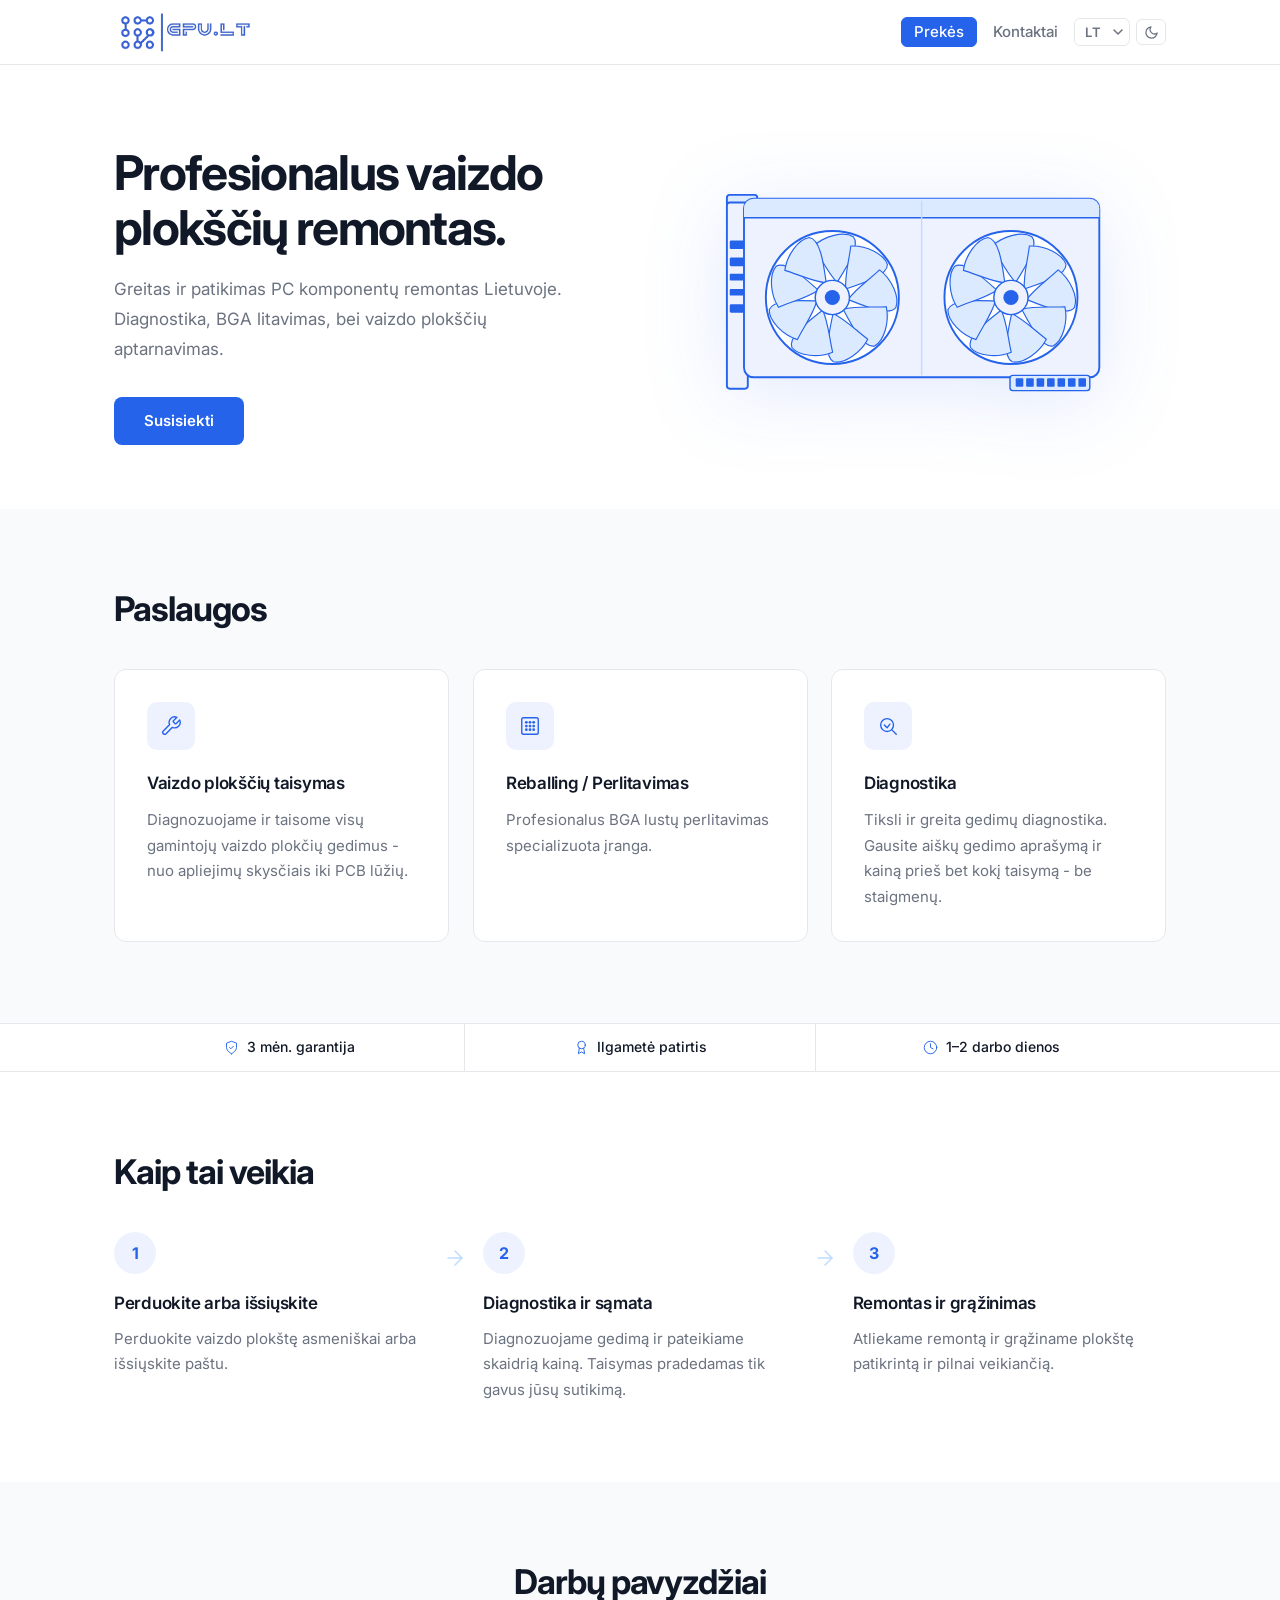
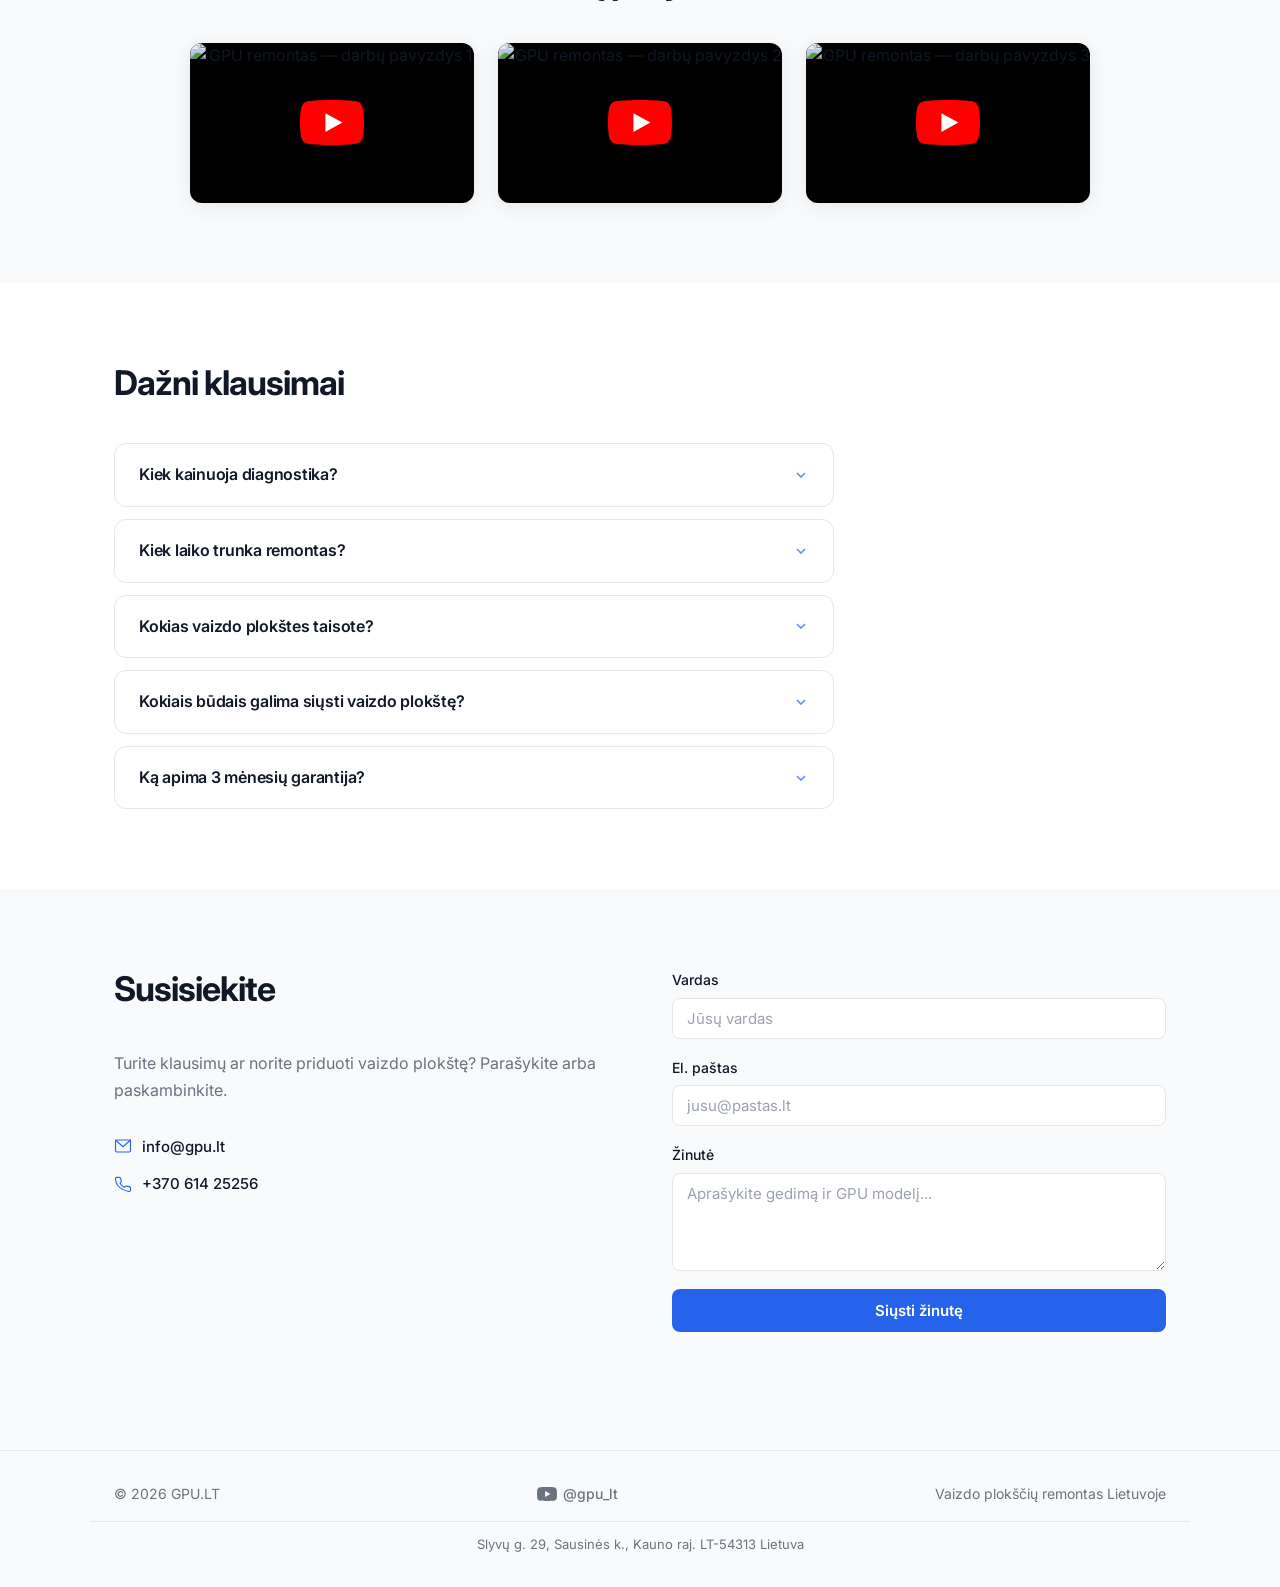
==== commit c7c705ff: "Hero: kompiuterio komponentų → PC komponentų https://claude.ai/code/session_01EsqSBSXoaMaJndS2QtDYx3" ====
--- a/index.html
+++ b/index.html
@@ -75,10 +75,10 @@
             Profesionalus vaizdo plokščių remontas.
           </h1>
           <p class="hero__sub"
-             data-lt="Greitas ir patikimas kompiuterio komponentų remontas Lietuvoje. Diagnostika, BGA litavimas, bei vaizdo plokščių aptarnavimas."
-             data-en="Fast and reliable computer component repairs in Lithuania. Diagnostics, BGA soldering and GPU servicing."
-             data-ru="Быстрый и надёжный ремонт компьютерных комплектующих в Литве. Диагностика, BGA пайка и обслуживание видеокарт.">
-            Greitas ir patikimas kompiuterio komponentų remontas Lietuvoje. Diagnostika, BGA litavimas, bei vaizdo plokščių aptarnavimas.
+             data-lt="Greitas ir patikimas PC komponentų remontas Lietuvoje. Diagnostika, BGA litavimas, bei vaizdo plokščių aptarnavimas."
+             data-en="Fast and reliable PC component repairs in Lithuania. Diagnostics, BGA soldering and GPU servicing."
+             data-ru="Быстрый и надёжный ремонт PC-комплектующих в Литве. Диагностика, BGA пайка и обслуживание видеокарт.">
+            Greitas ir patikimas PC komponentų remontas Lietuvoje. Diagnostika, BGA litavimas, bei vaizdo plokščių aptarnavimas.
           </p>
           <a href="#contact" class="btn"
              data-lt="Susisiekti"
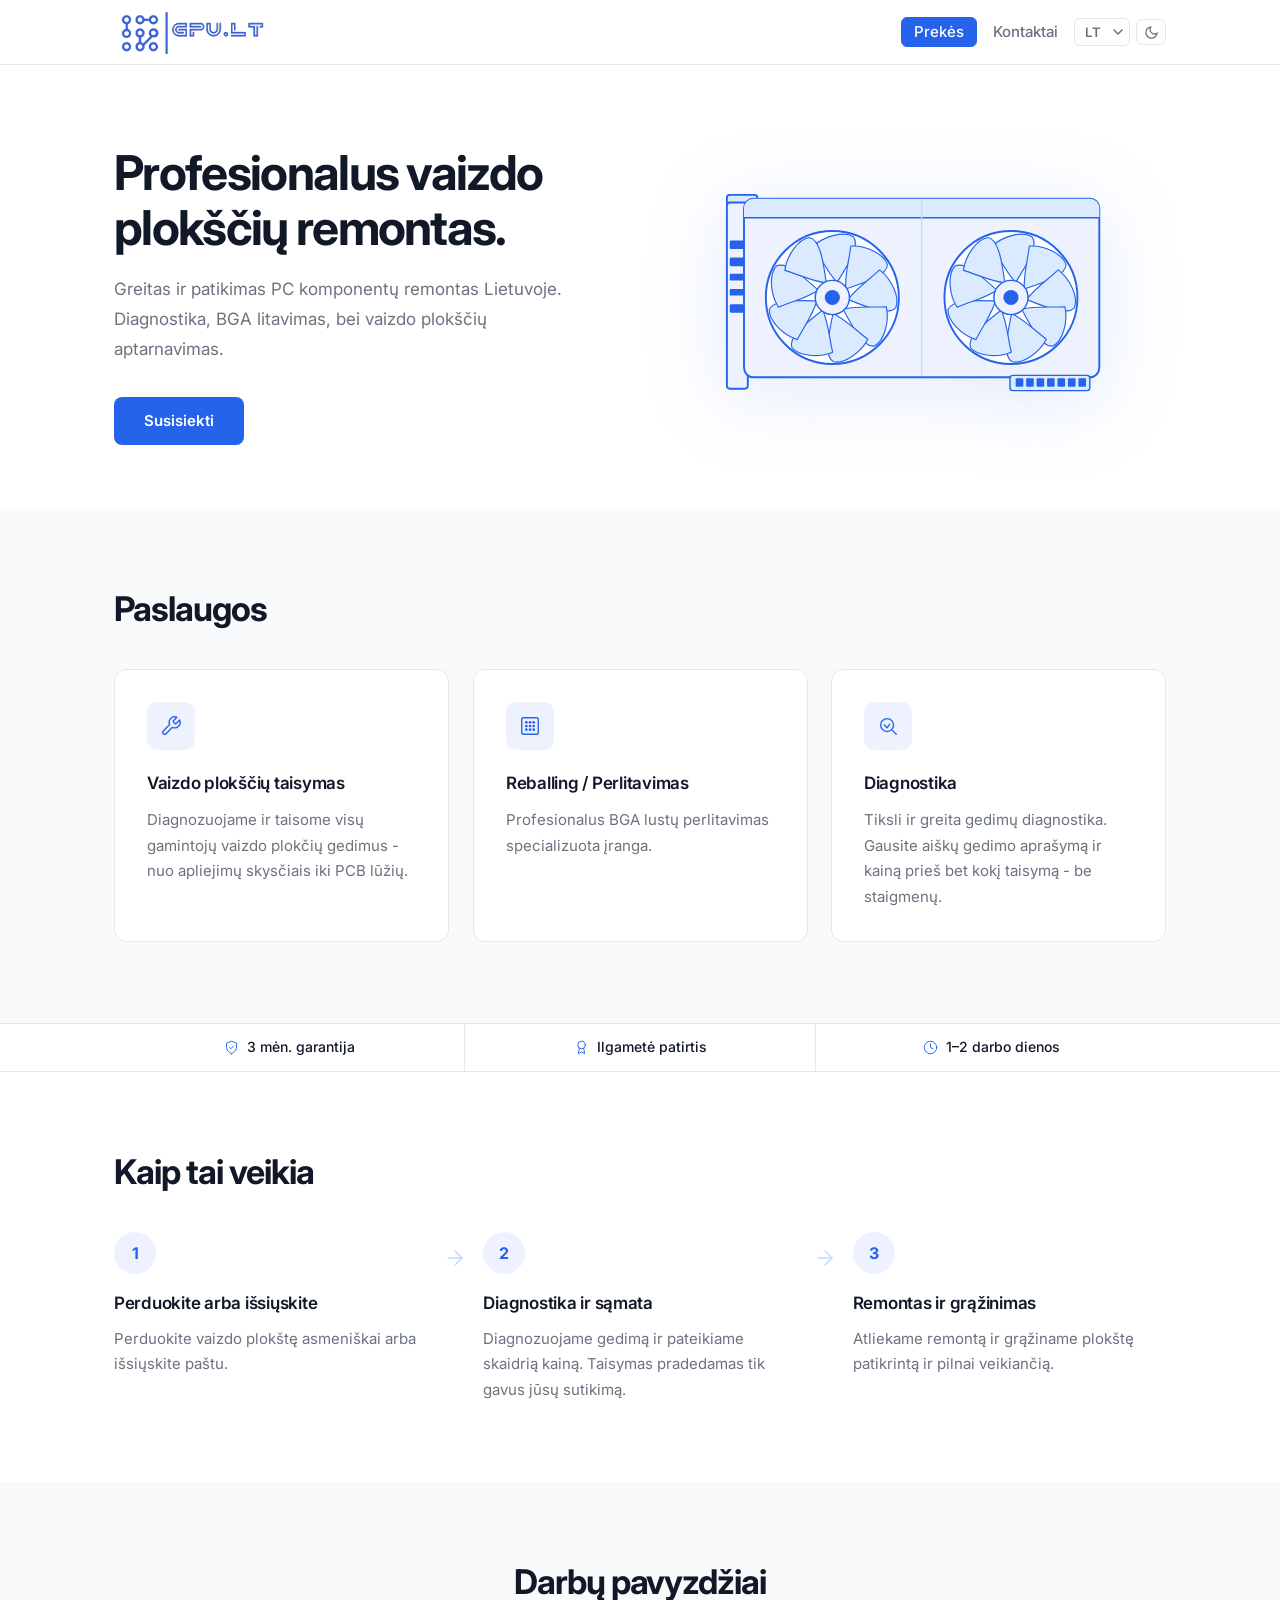
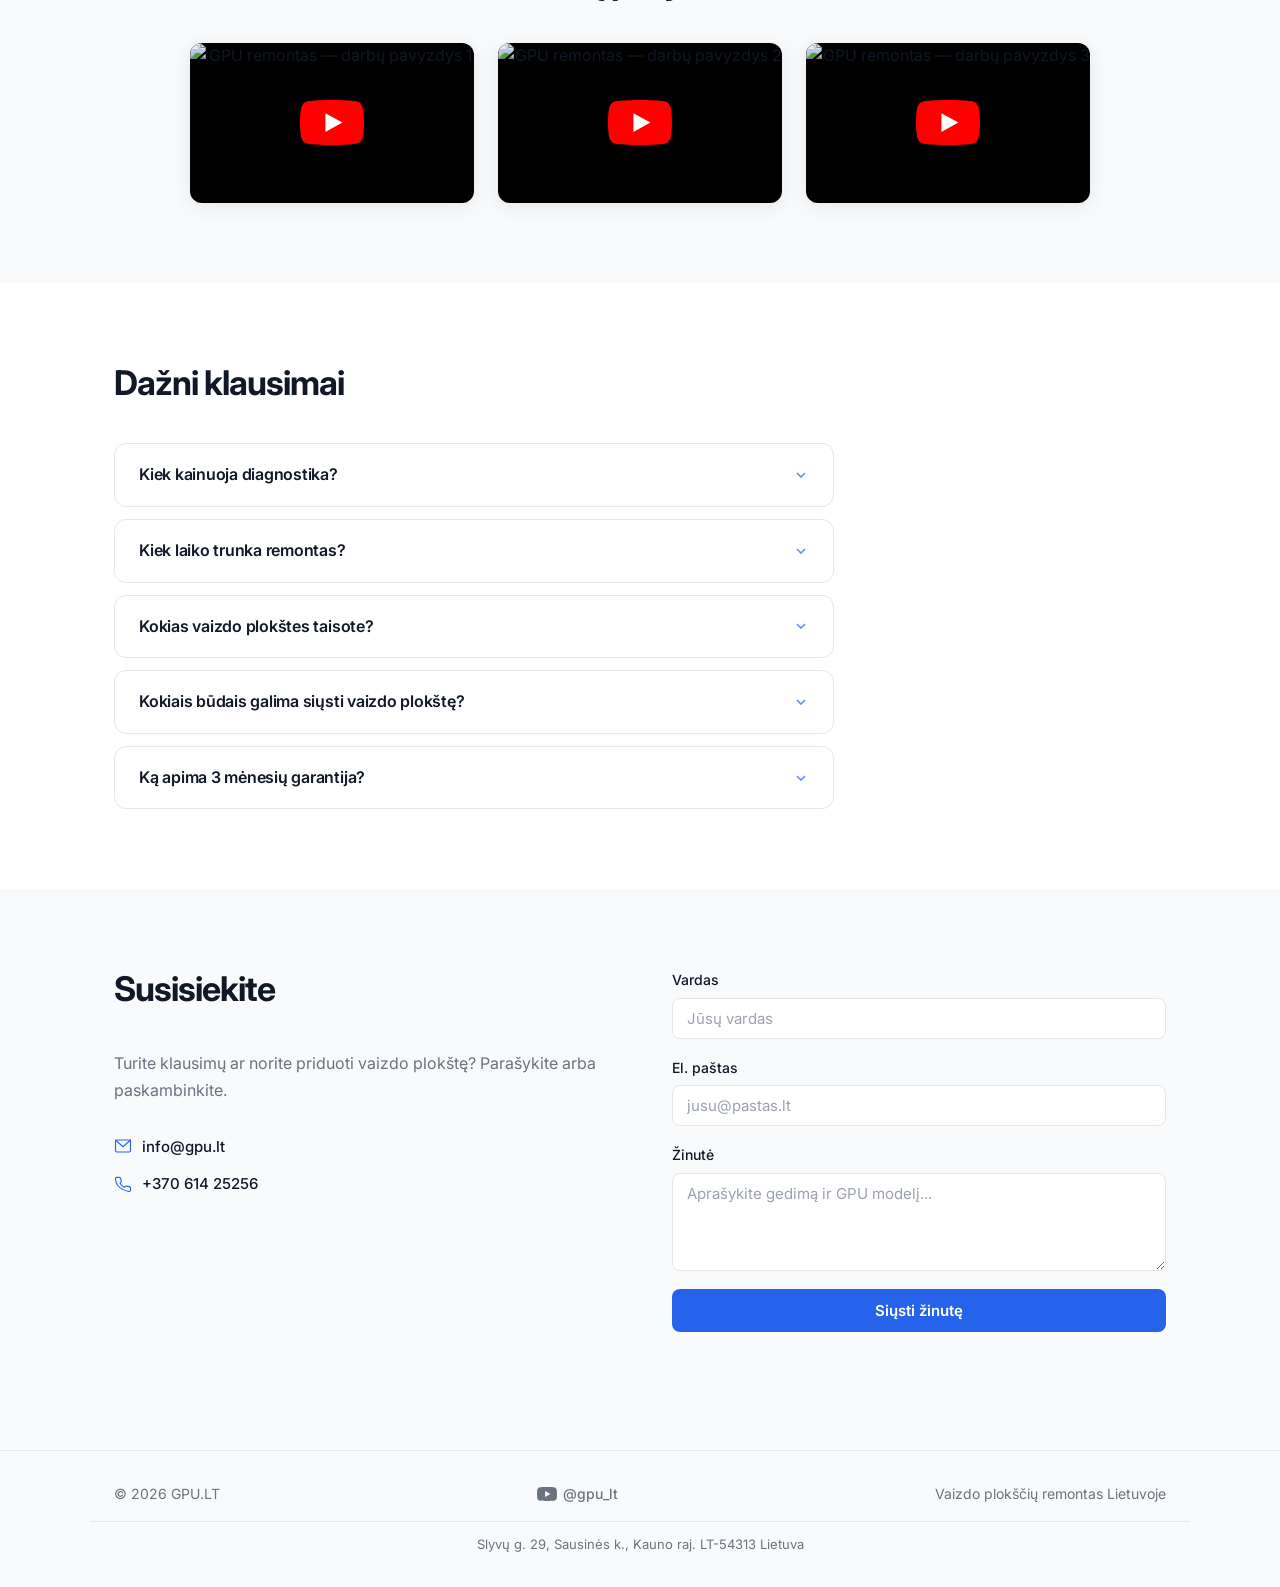
==== commit 0d651ea9: "Nav: increase logo height 48px → 53px (+10%) https://claude.ai/code/session_01EsqSBSXoaMaJndS2QtDYx3" ====
--- a/index.html
+++ b/index.html
@@ -23,7 +23,7 @@
   <link rel="preconnect" href="https://fonts.googleapis.com">
   <link rel="preconnect" href="https://fonts.gstatic.com" crossorigin>
   <link href="https://fonts.googleapis.com/css2?family=Inter:wght@400;500;600;700&display=swap" rel="stylesheet">
-  <link rel="stylesheet" href="style.css?v=36">
+  <link rel="stylesheet" href="style.css?v=37">
   <script>
     (function(){
       var t = localStorage.getItem('theme');
--- a/style.css
+++ b/style.css
@@ -79,7 +79,7 @@
 }
 
 .logo__img {
-  height: 48px;
+  height: 53px;
   width: auto;
   display: block;
 }
@@ -642,7 +642,7 @@
 
   /* Larger logo on mobile */
   .logo__img {
-    height: 48px;
+    height: 53px;
   }
 
   /* Tighten gap between nav items so spacing looks even across the bar */
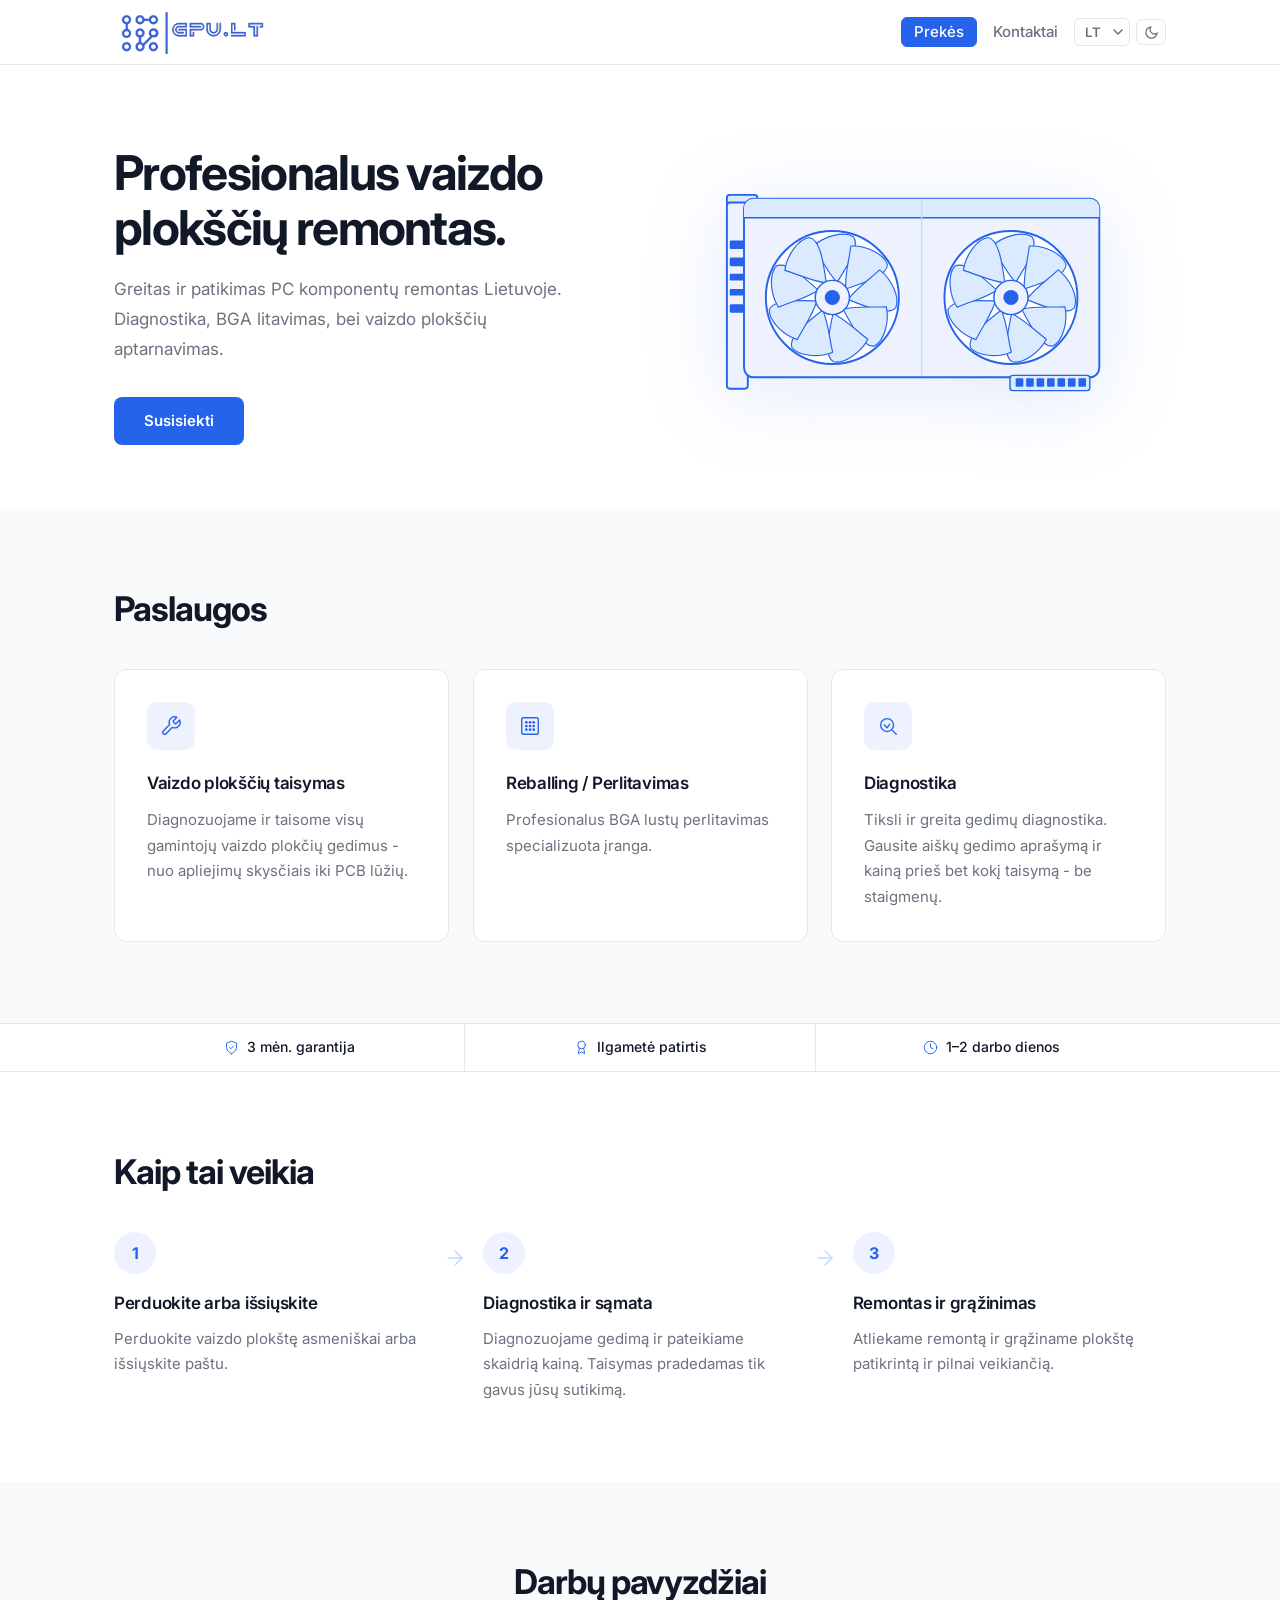
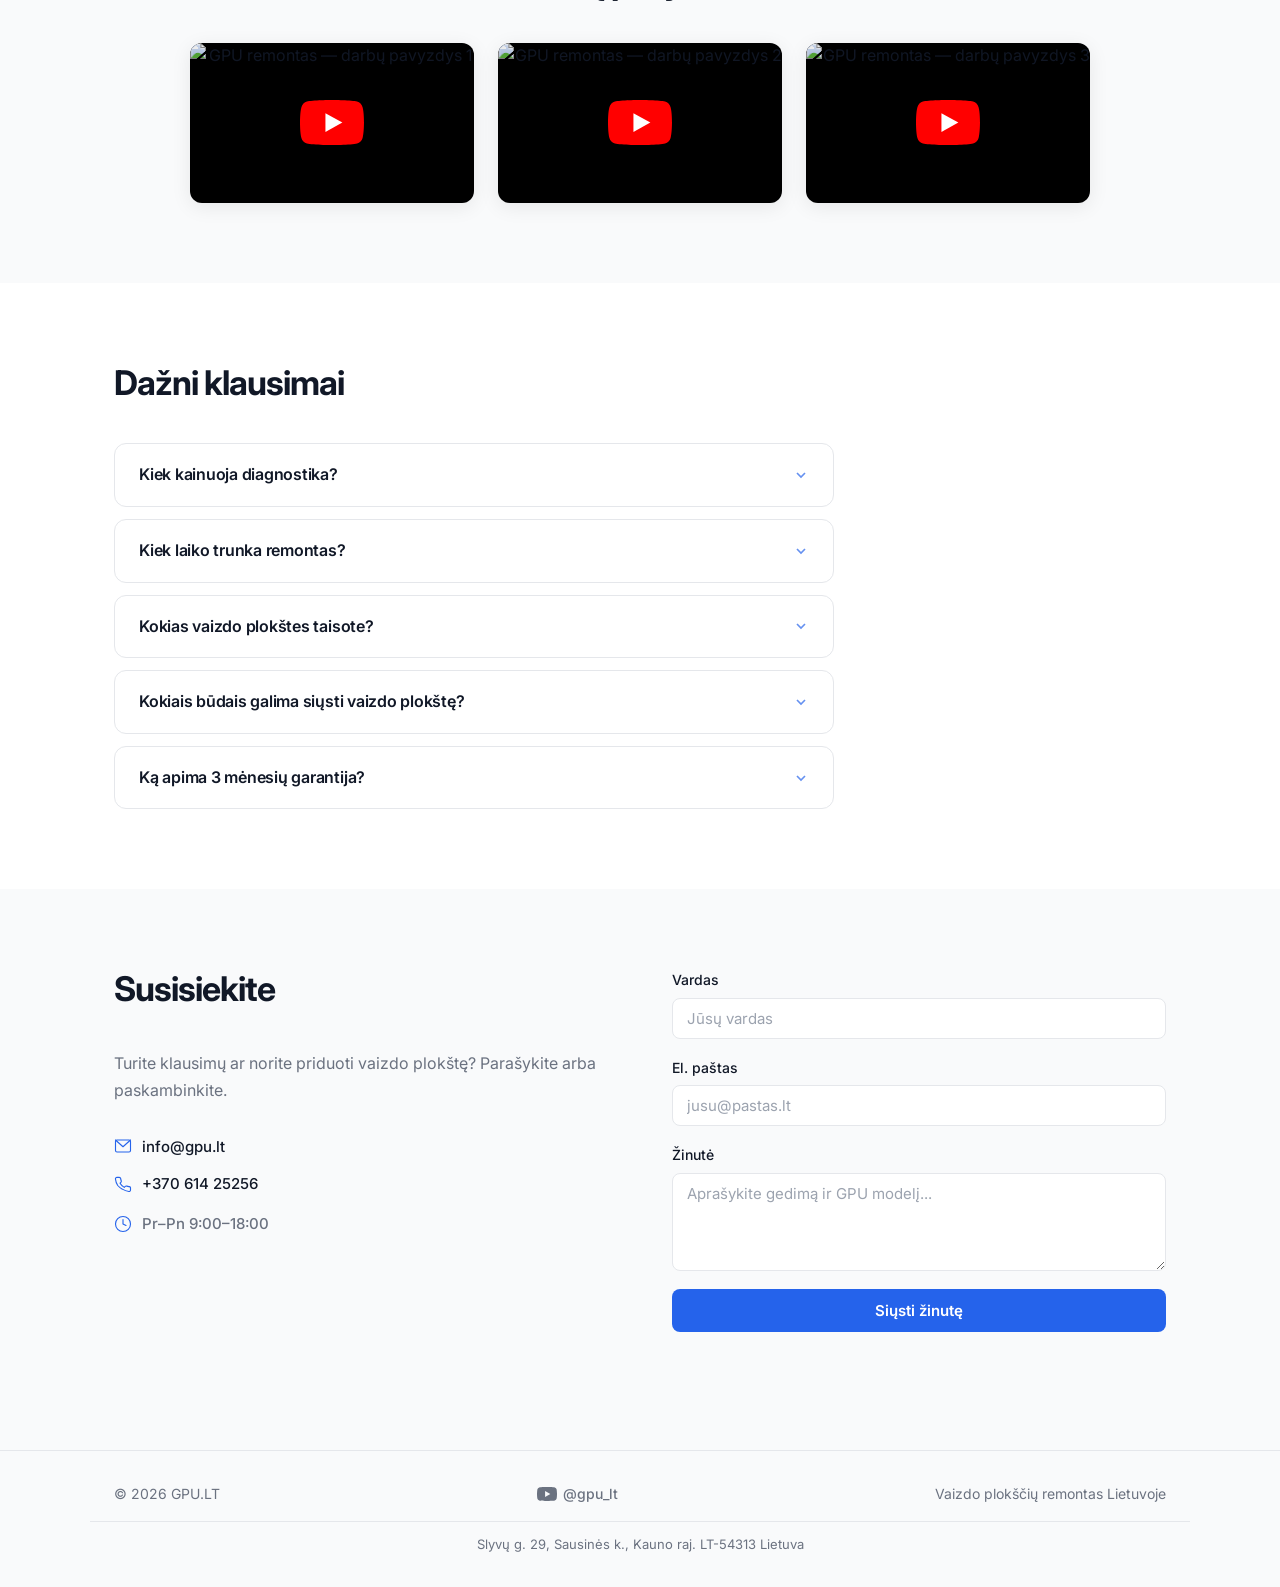
==== commit 75755589: "Contact: add working hours row (Pr–Pn 9:00–18:00) Clock icon + non-interactive static row below phon" ====
--- a/index.html
+++ b/index.html
@@ -23,7 +23,7 @@
   <link rel="preconnect" href="https://fonts.googleapis.com">
   <link rel="preconnect" href="https://fonts.gstatic.com" crossorigin>
   <link href="https://fonts.googleapis.com/css2?family=Inter:wght@400;500;600;700&display=swap" rel="stylesheet">
-  <link rel="stylesheet" href="style.css?v=37">
+  <link rel="stylesheet" href="style.css?v=38">
   <script>
     (function(){
       var t = localStorage.getItem('theme');
@@ -431,6 +431,13 @@
               </svg>
               +370 614 25256
             </a>
+            <div class="contact__detail contact__detail--static">
+              <svg viewBox="0 0 24 24" fill="none" stroke="currentColor" stroke-width="1.5" stroke-linecap="round" stroke-linejoin="round">
+                <circle cx="12" cy="12" r="10"/>
+                <polyline points="12 6 12 12 16 14"/>
+              </svg>
+              <span data-lt="Pr–Pn 9:00–18:00" data-en="Mon–Fri 9:00–18:00" data-ru="Пн–Пт 9:00–18:00">Pr–Pn 9:00–18:00</span>
+            </div>
           </div>
         </div>
 
--- a/style.css
+++ b/style.css
@@ -519,6 +519,15 @@
 
 .contact__detail:hover { color: var(--accent); }
 
+.contact__detail--static {
+  cursor: default;
+  color: var(--muted);
+}
+.contact__detail--static:hover {
+  background: transparent;
+  color: var(--muted);
+}
+
 .contact__detail svg {
   width: 18px;
   height: 18px;
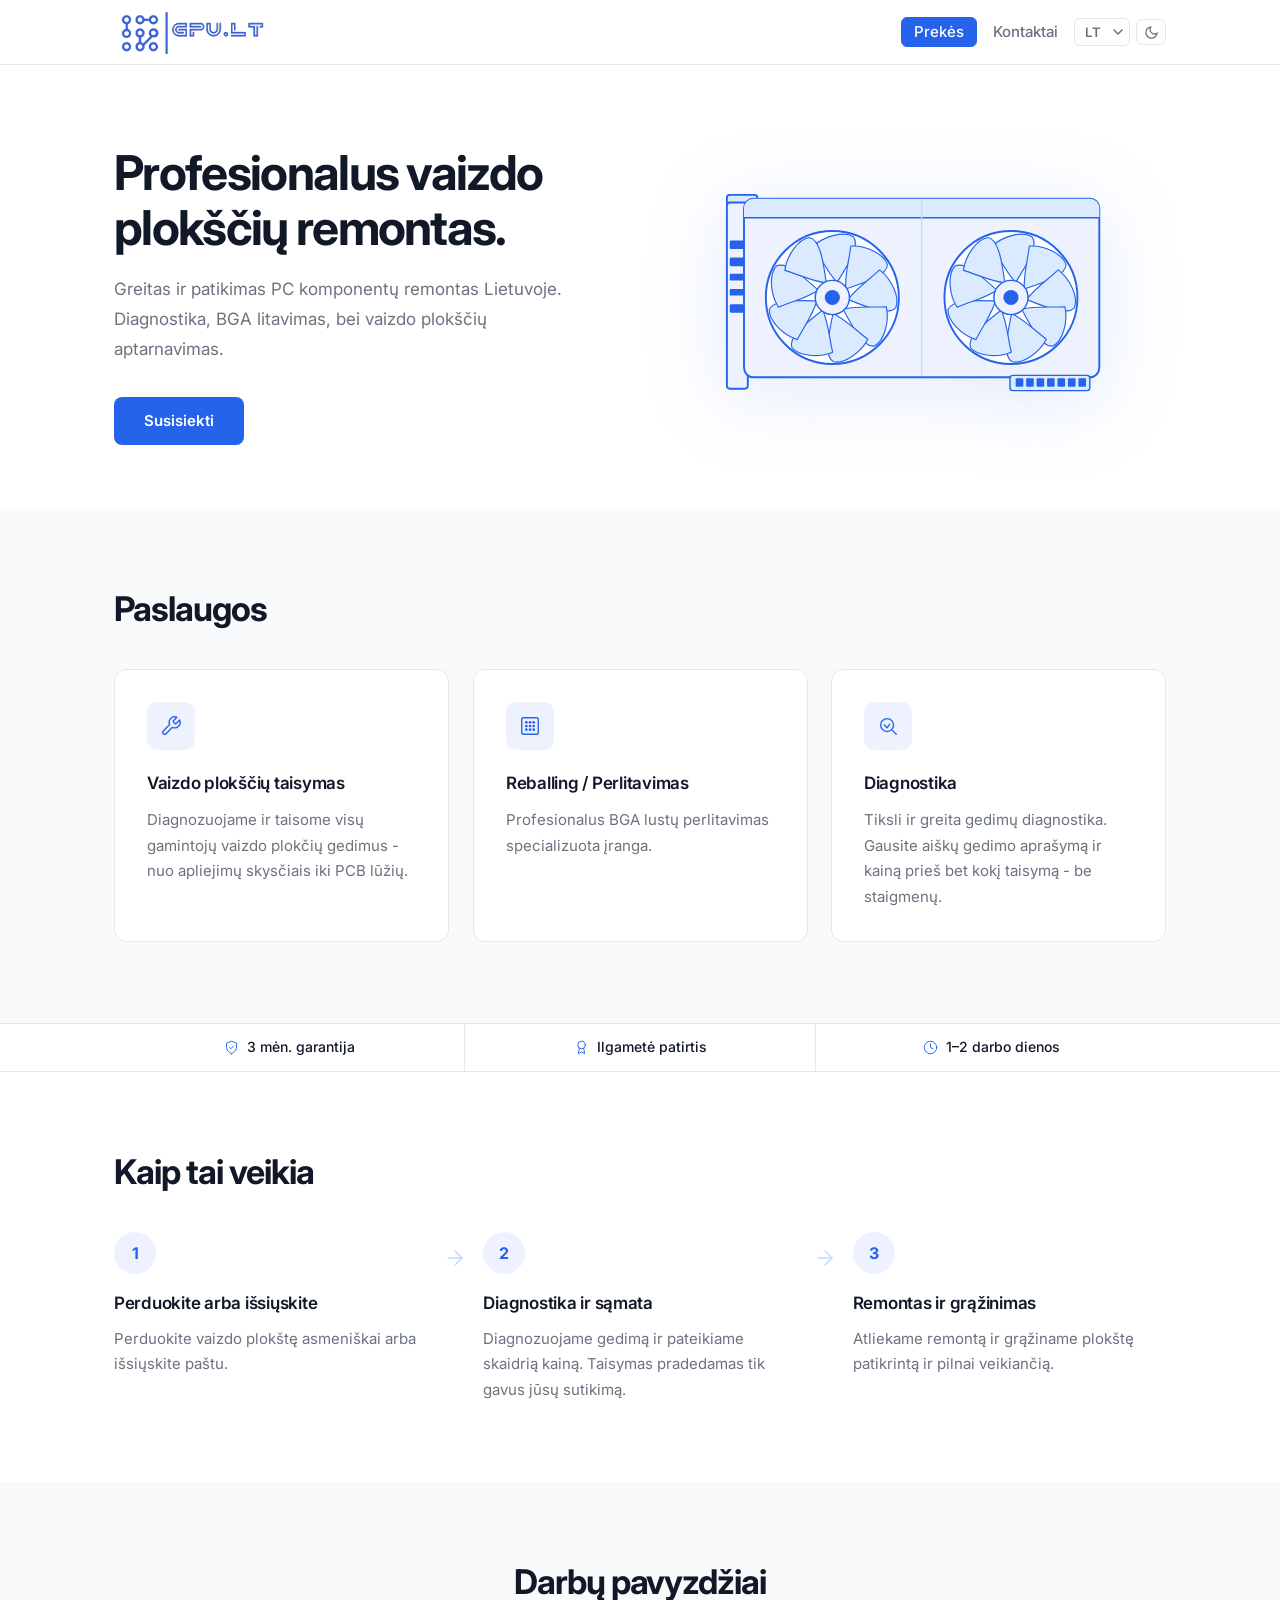
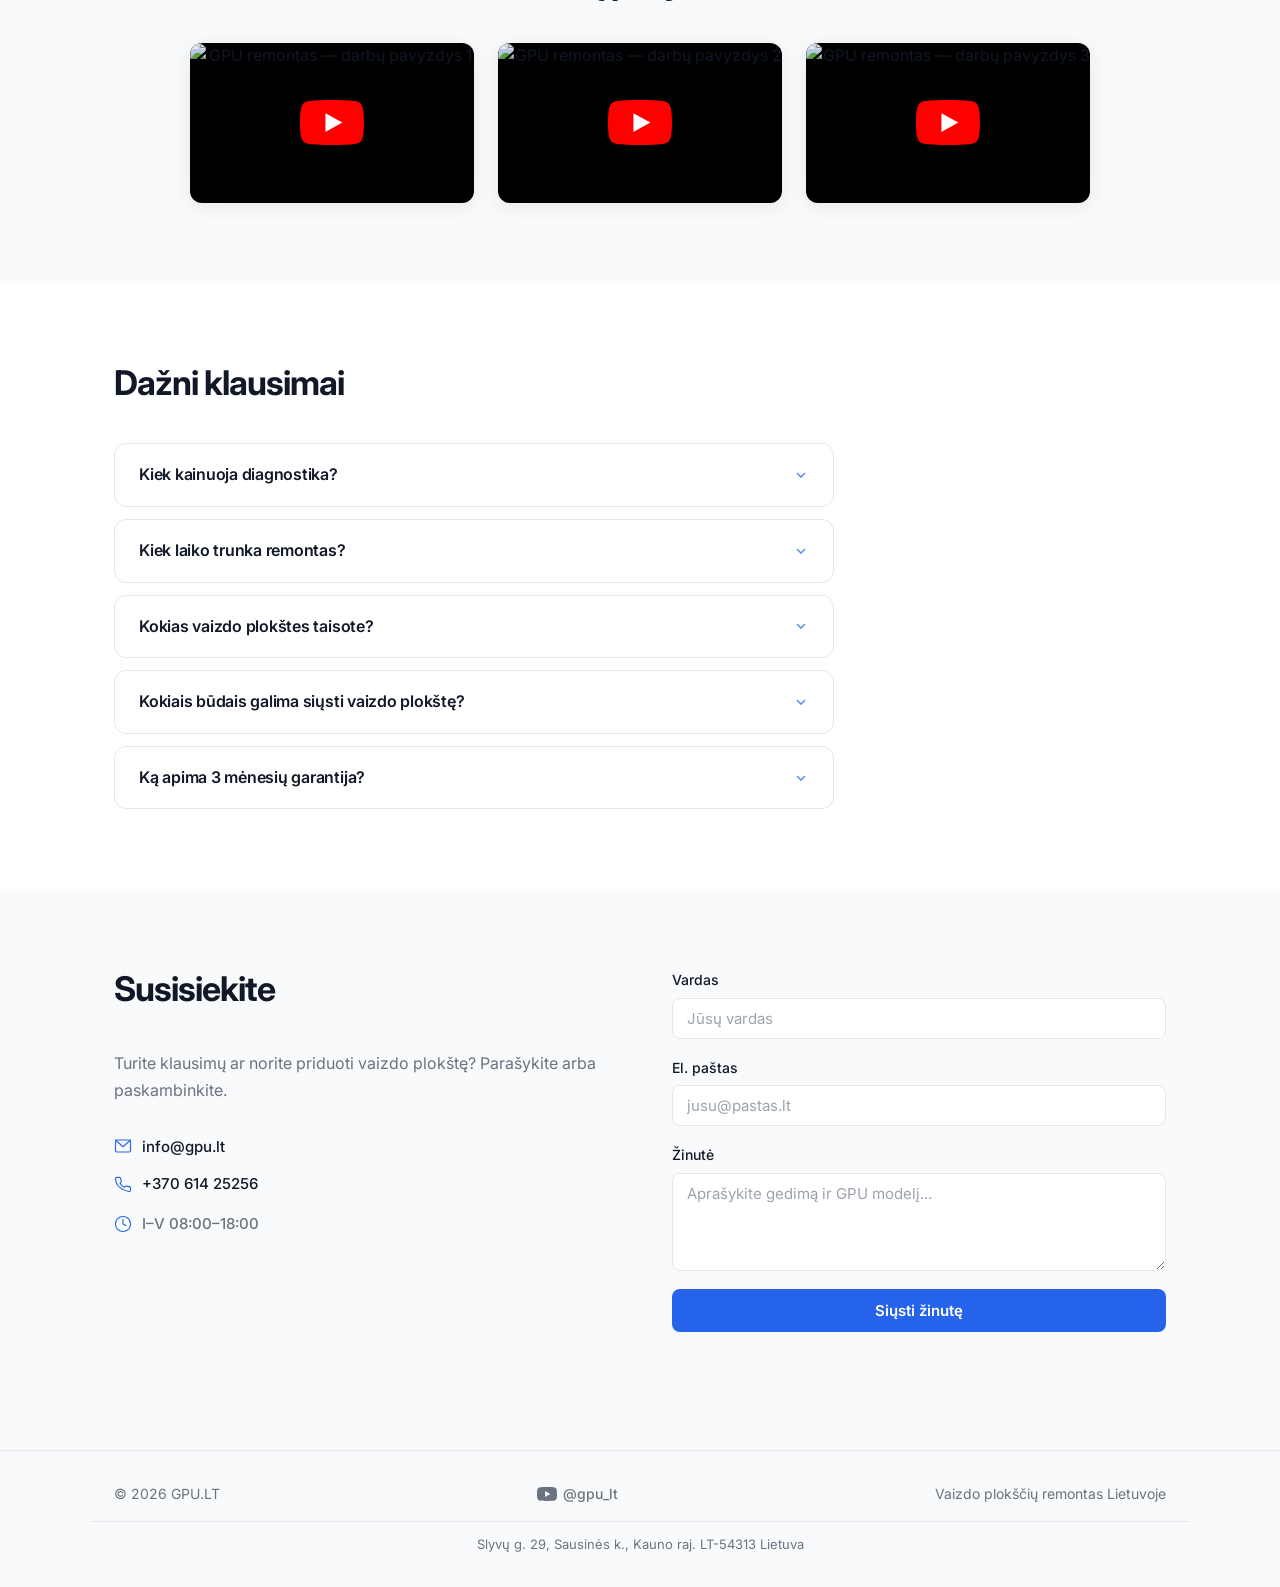
==== commit 4d634eca: "Contact: update hours to I–V 08:00–18:00 https://claude.ai/code/session_01EsqSBSXoaMaJndS2QtDYx3" ====
--- a/index.html
+++ b/index.html
@@ -436,7 +436,7 @@
                 <circle cx="12" cy="12" r="10"/>
                 <polyline points="12 6 12 12 16 14"/>
               </svg>
-              <span data-lt="Pr–Pn 9:00–18:00" data-en="Mon–Fri 9:00–18:00" data-ru="Пн–Пт 9:00–18:00">Pr–Pn 9:00–18:00</span>
+              <span data-lt="I–V 08:00–18:00" data-en="Mon–Fri 08:00–18:00" data-ru="Пн–Пт 08:00–18:00">I–V 08:00–18:00</span>
             </div>
           </div>
         </div>
